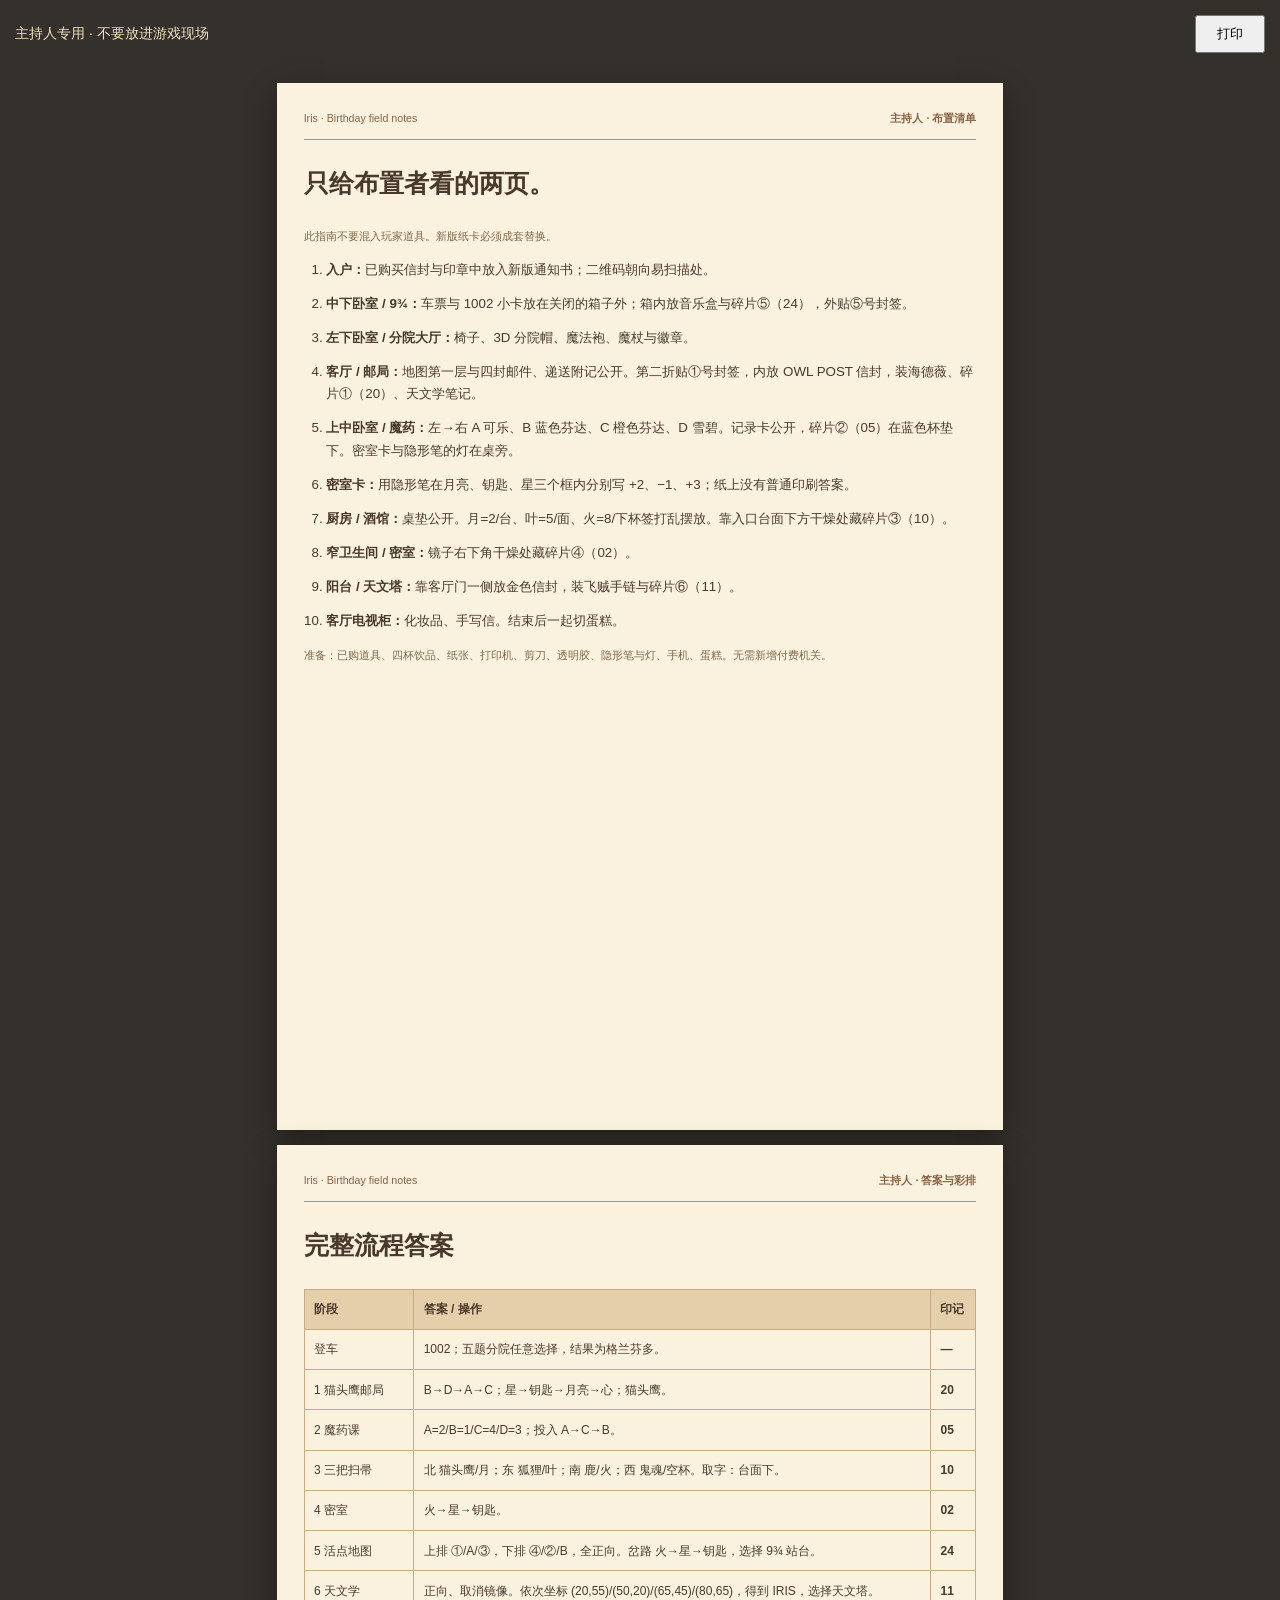
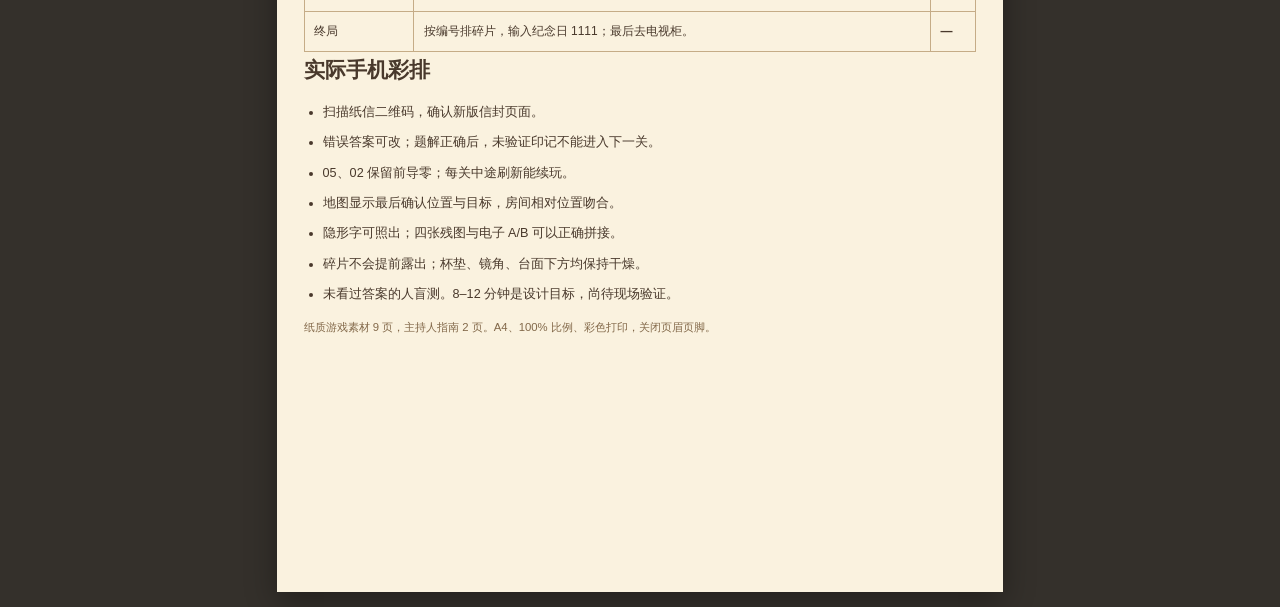
==== print/organizer.html @ 81ee8d5d "feat: rebuild Iris quest as a magical handbook" ====
<!doctype html><html lang="zh-CN"><head><meta charset="utf-8"><title>Iris · 主持人指南</title><style>@font-face{font-family:Pinyon;src:url('../docs/assets/fonts/pinyon.ttf')}@font-face{font-family:Cormorant;src:url('../docs/assets/fonts/cormorant.ttf');font-weight:300 700}@page{size:A4;margin:9mm}*{box-sizing:border-box}body{margin:0;background:#34302b;color:#49392c;font:10.5pt/1.7 'Microsoft YaHei',sans-serif}.toolbar{padding:15px;color:#efdfbd;display:flex;justify-content:space-between;align-items:center}.toolbar a{color:inherit}.toolbar button{padding:8px 20px}.sheet{width:192mm;height:277mm;margin:15px auto;padding:7mm;background:#faf2df;break-after:page;position:relative;overflow:hidden;box-shadow:0 10px 30px #0005}.sheet:last-child{break-after:auto}.sheet>header{display:flex;justify-content:space-between;border-bottom:1px solid #af916b;font-size:8pt;padding-bottom:3mm;margin-bottom:6mm;color:#896344}h1{font-size:19pt;font-family:Cormorant,'SimSun',serif;font-weight:600}h2{font-family:Cormorant,'SimSun',serif;font-weight:600;font-size:16pt;margin:0 0 3mm}p{margin:2mm 0}.note{font-size:8.5pt;color:#826849;line-height:1.65}.cut{border:1px dashed #a78960;padding:5mm;background:#f2e3c5}.script{font-family:Pinyon,cursive}.admission{padding:7mm 10mm 5mm;border:2px solid #896742;outline:1px solid #c6aa79;outline-offset:-3mm;background:radial-gradient(#fff7e4,#e6d1a9)}.school{font:600 25pt/1 Cormorant,serif;text-align:center;border-bottom:1px solid #b6996e;padding-bottom:5mm}.school small{font-size:13pt}.salutation{font-size:28pt;color:#793b47;margin:5mm 0}.letter-copy{font-size:23pt;line-height:1.22}.letter-copy p{margin-bottom:4mm}.sign{font-size:22pt;text-align:right;color:#793b47;line-height:1.3}.translation{font-size:8pt;border-top:1px solid #b69b74;padding-top:3mm;margin-top:5mm}.qr{display:flex;align-items:center;gap:5mm;margin-top:4mm;justify-content:center;font-size:9pt}.qr img{width:32mm;height:32mm;padding:1mm;background:white}.qr small{font-size:7pt}.label-grid{display:grid;grid-template-columns:1fr 1fr;gap:5mm;margin-top:5mm}.label-card{text-align:center;min-height:40mm;display:flex;flex-direction:column;justify-content:center}.label-card p{font:italic 13pt Cormorant,serif}.boarding-card{grid-column:span 2;text-align:center;height:48mm}.boarding{display:block;font:600 35pt Cormorant,serif;letter-spacing:.25em;color:#783747}.boarding-card small{font:14pt Cormorant,serif}.fragment-pairs{display:flex;flex-direction:column;gap:12mm;margin-top:6mm}.fragment-pair{display:grid;grid-template-columns:1fr 1fr;height:105mm;border:1px dashed #ad8b5d;background:#eddbb8}.fragment-front{border-right:1px dotted #936c42;display:flex;flex-direction:column;align-items:center;justify-content:center;gap:10mm;padding:7mm;text-align:center}.fragment-front strong{font-size:16pt;font-family:SimSun,serif}.fragment-front span{font-size:35pt;color:#a78658}.fragment-front small{color:#8a6844}.fragment-back{padding:4mm;display:flex;align-items:center;flex-direction:column}.fragment-mark{display:flex;align-items:center;justify-content:space-between;width:100%;padding-bottom:2mm}.fragment-mark strong{font:600 26pt Cormorant,serif;letter-spacing:.12em;color:#793b47}.fragment-mark small{font-size:8pt}.tile-art{display:block;width:64mm;height:69.3mm}.tile-art .map-room rect{fill:#e9d7b5;stroke:#a78c60;stroke-width:2}.tile-art .map-room text{fill:#795d3d;font:18px Cormorant,serif}.map-paper{fill:#e6d2ad}.map-decoration{stroke:#ab8c5c;fill:none}.map-north,.map-entrance{fill:#896644;font:17px Cormorant,serif}.last-fragment-art{font:50pt Cormorant,serif;color:#a1814f;text-align:center;padding-top:12mm}.last-fragment-art p{font:italic 16pt Cormorant,serif}.mail-cards{display:grid;grid-template-columns:1fr 1fr;gap:5mm}.mail-card{height:80mm;padding:5mm}.mail-heading{display:flex;align-items:center;gap:6mm}.mail-heading strong{font:35pt Cormorant,serif;color:#793b47}.mail-heading span{font:italic 14pt Cormorant,serif}.mail-code{display:flex;justify-content:space-between;text-align:center;margin:5mm 0}.mail-code b{display:block;font-size:23pt;line-height:1.2}.mail-code small{display:block;font-size:8pt}.mail-code em{display:block;font:16pt SimSun,serif;padding-top:3mm}.mail-card>p{font:italic 12pt Cormorant,serif;text-align:center}.dispatch-note{margin-top:7mm}.potion-record{padding:7mm}.equations{text-align:center;font:23pt/1.4 Cormorant,serif;margin:4mm 0}.coasters{display:grid;grid-template-columns:1fr 1fr;gap:6mm;justify-items:center;margin:8mm 0}.coaster{width:64mm;height:64mm;border-radius:50%;display:flex;flex-direction:column;align-items:center;justify-content:space-around;padding:4mm;text-align:center}.coaster strong{font-size:30pt;line-height:1}.coaster span{font-size:10pt}.coaster small{font-size:9pt}.placemat{padding:6mm;text-align:center}.placemat h2{font-size:28pt}.table-compass{margin:3mm auto;width:90mm;font-size:11pt}.table-compass>div{display:flex;align-items:center;justify-content:space-around}.table-compass b{display:flex;flex-direction:column;justify-content:center;width:45mm;height:45mm;border-radius:50%;background:#e0c69a;font-size:35pt;line-height:1.2}.table-compass small{font:9pt 'Microsoft YaHei',sans-serif}.placemat p{text-align:left;margin:2mm 0}.price-tags{display:flex;gap:5mm;margin-top:5mm}.price-tag{width:56mm;border:1px dashed #a88960;height:56mm;background:#f0e0bf;display:grid;grid-template-rows:1fr 1fr;text-align:center}.price-tag>div{display:flex;flex-direction:column;justify-content:center}.price-tag strong{font-size:13pt}.price-tag span{font:14pt Cormorant,serif}.tag-back{border-top:1px dotted #a88960;transform:rotate(180deg);font-size:19pt}.uv-card{padding:6mm;margin-bottom:8mm}.uv-card h2{font-size:19pt}.uv-card p{font-size:9pt}.uv-boxes{display:flex;gap:4mm;margin:5mm 0}.uv-boxes>div{width:33.3%;border:1px solid #b69b75;height:34mm;text-align:center;padding:3mm}.uv-boxes strong{font-size:12pt}.uv-boxes span{display:block;height:18mm}.astronomy-note{padding:6mm}.astronomy-note h2{font-size:20pt}.astronomy-columns{display:grid;grid-template-columns:1.05fr 1fr;gap:5mm;align-items:center}.paper-sky{width:100%}.astronomy-columns ol{padding-left:5mm;margin:0;font-size:9pt;line-height:1.8}.astronomy-columns li{margin-bottom:3mm}.setup{padding-left:6mm;font-size:10pt;line-height:1.7}.setup li{margin-bottom:3mm}.answer-table{width:100%;border-collapse:collapse;font-size:9pt}.answer-table th,.answer-table td{border:1px solid #c5ac87;padding:2.5mm;text-align:left;vertical-align:top}.answer-table th{background:#e4cfaa}.answer-table td:first-child{width:29mm}.answer-table td:last-child{width:12mm;font-weight:700}.checks{padding-left:5mm;font-size:9.5pt;line-height:1.8}.checks li{margin-bottom:2mm}@media print{body{background:white}.toolbar{display:none}.sheet{margin:0;box-shadow:none}}.coaster{width:70mm;height:70mm}.coaster span{transform:translateY(-2mm)}.equations-grid{display:grid;grid-template-columns:1fr 1fr;text-align:center;font:23pt/1.4 Cormorant,serif;margin:4mm 0}</style></head><body><div class="toolbar"><span>主持人专用 · 不要放进游戏现场</span><button onclick="window.print()">打印</button></div><section class="sheet"><header><span>Iris · Birthday field notes</span><b>主持人 · 布置清单</b></header><h1>只给布置者看的两页。</h1><p class="note">此指南不要混入玩家道具。新版纸卡必须成套替换。</p><ol class="setup"><li><b>入户：</b>已购买信封与印章中放入新版通知书；二维码朝向易扫描处。</li><li><b>中下卧室 / 9¾：</b>车票与 1002 小卡放在关闭的箱子外；箱内放音乐盒与碎片⑤（24），外贴⑤号封签。</li><li><b>左下卧室 / 分院大厅：</b>椅子、3D 分院帽、魔法袍、魔杖与徽章。</li><li><b>客厅 / 邮局：</b>地图第一层与四封邮件、递送附记公开。第二折贴①号封签，内放 OWL POST 信封，装海德薇、碎片①（20）、天文学笔记。</li><li><b>上中卧室 / 魔药：</b>左→右 A 可乐、B 蓝色芬达、C 橙色芬达、D 雪碧。记录卡公开，碎片②（05）在蓝色杯垫下。密室卡与隐形笔的灯在桌旁。</li><li><b>密室卡：</b>用隐形笔在月亮、钥匙、星三个框内分别写 +2、−1、+3；纸上没有普通印刷答案。</li><li><b>厨房 / 酒馆：</b>桌垫公开。月=2/台、叶=5/面、火=8/下杯签打乱摆放。靠入口台面下方干燥处藏碎片③（10）。</li><li><b>窄卫生间 / 密室：</b>镜子右下角干燥处藏碎片④（02）。</li><li><b>阳台 / 天文塔：</b>靠客厅门一侧放金色信封，装飞贼手链与碎片⑥（11）。</li><li><b>客厅电视柜：</b>化妆品、手写信。结束后一起切蛋糕。</li></ol><p class="note">准备：已购道具、四杯饮品、纸张、打印机、剪刀、透明胶、隐形笔与灯、手机、蛋糕。无需新增付费机关。</p></section><section class="sheet"><header><span>Iris · Birthday field notes</span><b>主持人 · 答案与彩排</b></header><h1>完整流程答案</h1><table class="answer-table"><thead><tr><th>阶段</th><th>答案 / 操作</th><th>印记</th></tr></thead><tbody><tr><td>登车</td><td>1002；五题分院任意选择，结果为格兰芬多。</td><td>—</td></tr><tr><td>1 猫头鹰邮局</td><td>B→D→A→C；星→钥匙→月亮→心；猫头鹰。</td><td>20</td></tr><tr><td>2 魔药课</td><td>A=2/B=1/C=4/D=3；投入 A→C→B。</td><td>05</td></tr><tr><td>3 三把扫帚</td><td>北 猫头鹰/月；东 狐狸/叶；南 鹿/火；西 鬼魂/空杯。取字：台面下。</td><td>10</td></tr><tr><td>4 密室</td><td>火→星→钥匙。</td><td>02</td></tr><tr><td>5 活点地图</td><td>上排 ①/A/③，下排 ④/②/B，全正向。岔路 火→星→钥匙，选择 9¾ 站台。</td><td>24</td></tr><tr><td>6 天文学</td><td>正向、取消镜像。依次坐标 (20,55)/(50,20)/(65,45)/(80,65)，得到 IRIS，选择天文塔。</td><td>11</td></tr><tr><td>终局</td><td>按编号排碎片，输入纪念日 1111；最后去电视柜。</td><td>—</td></tr></tbody></table><h2>实际手机彩排</h2><ul class="checks"><li>扫描纸信二维码，确认新版信封页面。</li><li>错误答案可改；题解正确后，未验证印记不能进入下一关。</li><li>05、02 保留前导零；每关中途刷新能续玩。</li><li>地图显示最后确认位置与目标，房间相对位置吻合。</li><li>隐形字可照出；四张残图与电子 A/B 可以正确拼接。</li><li>碎片不会提前露出；杯垫、镜角、台面下方均保持干燥。</li><li>未看过答案的人盲测。8–12 分钟是设计目标，尚待现场验证。</li></ul><p class="note">纸质游戏素材 9 页，主持人指南 2 页。A4、100% 比例、彩色打印，关闭页眉页脚。</p></section></body></html>
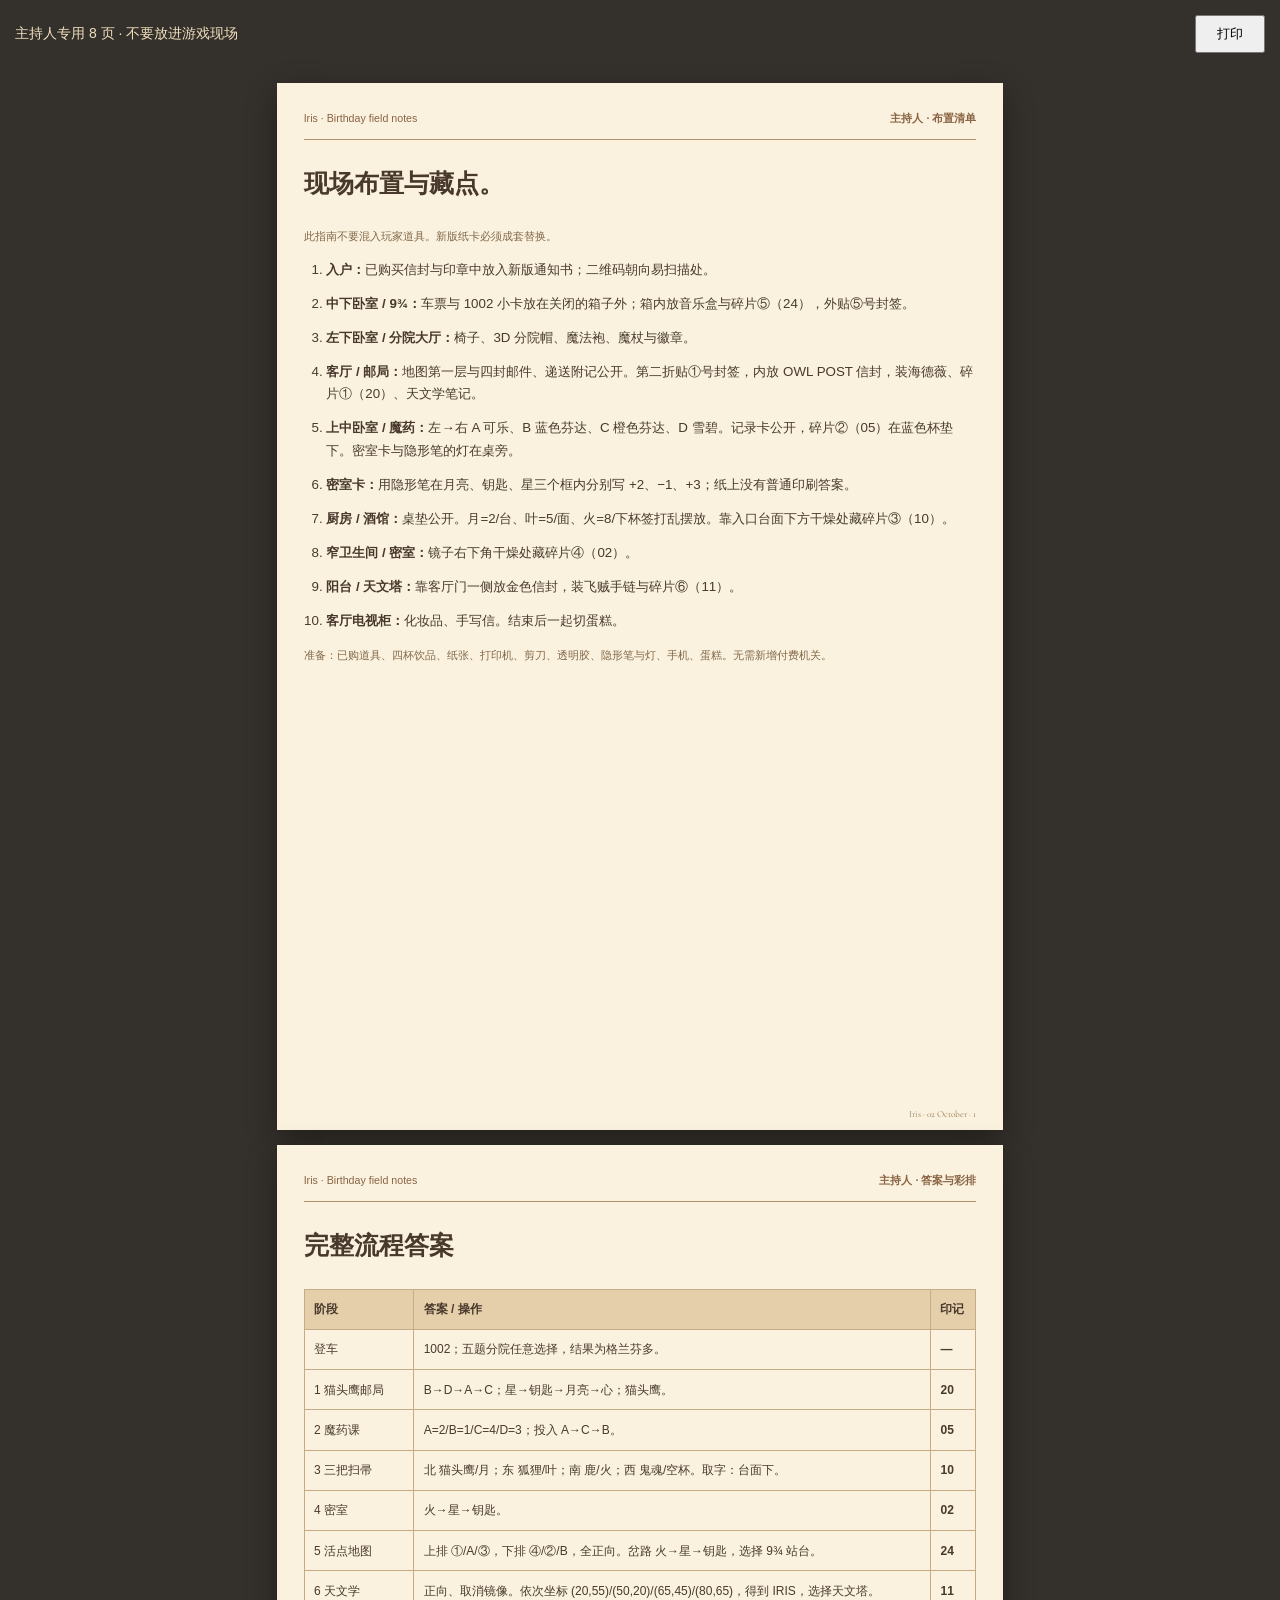
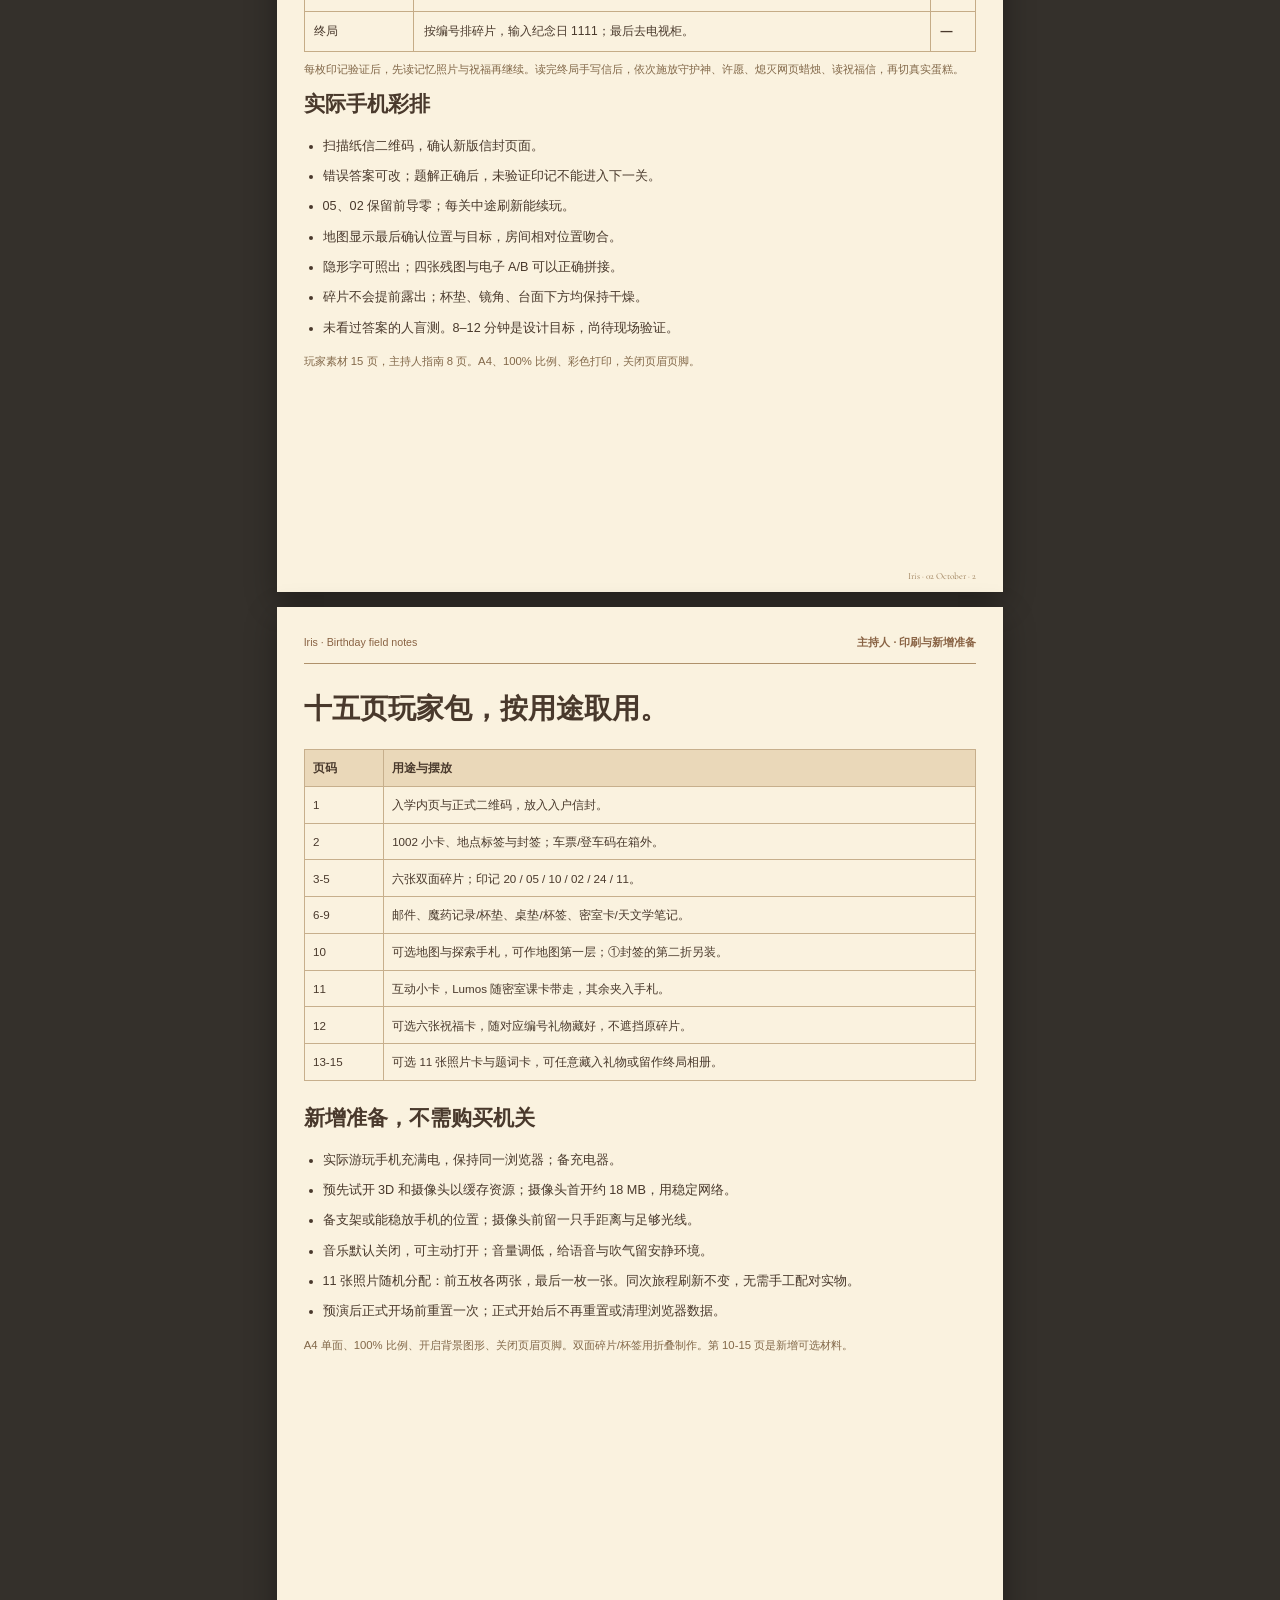
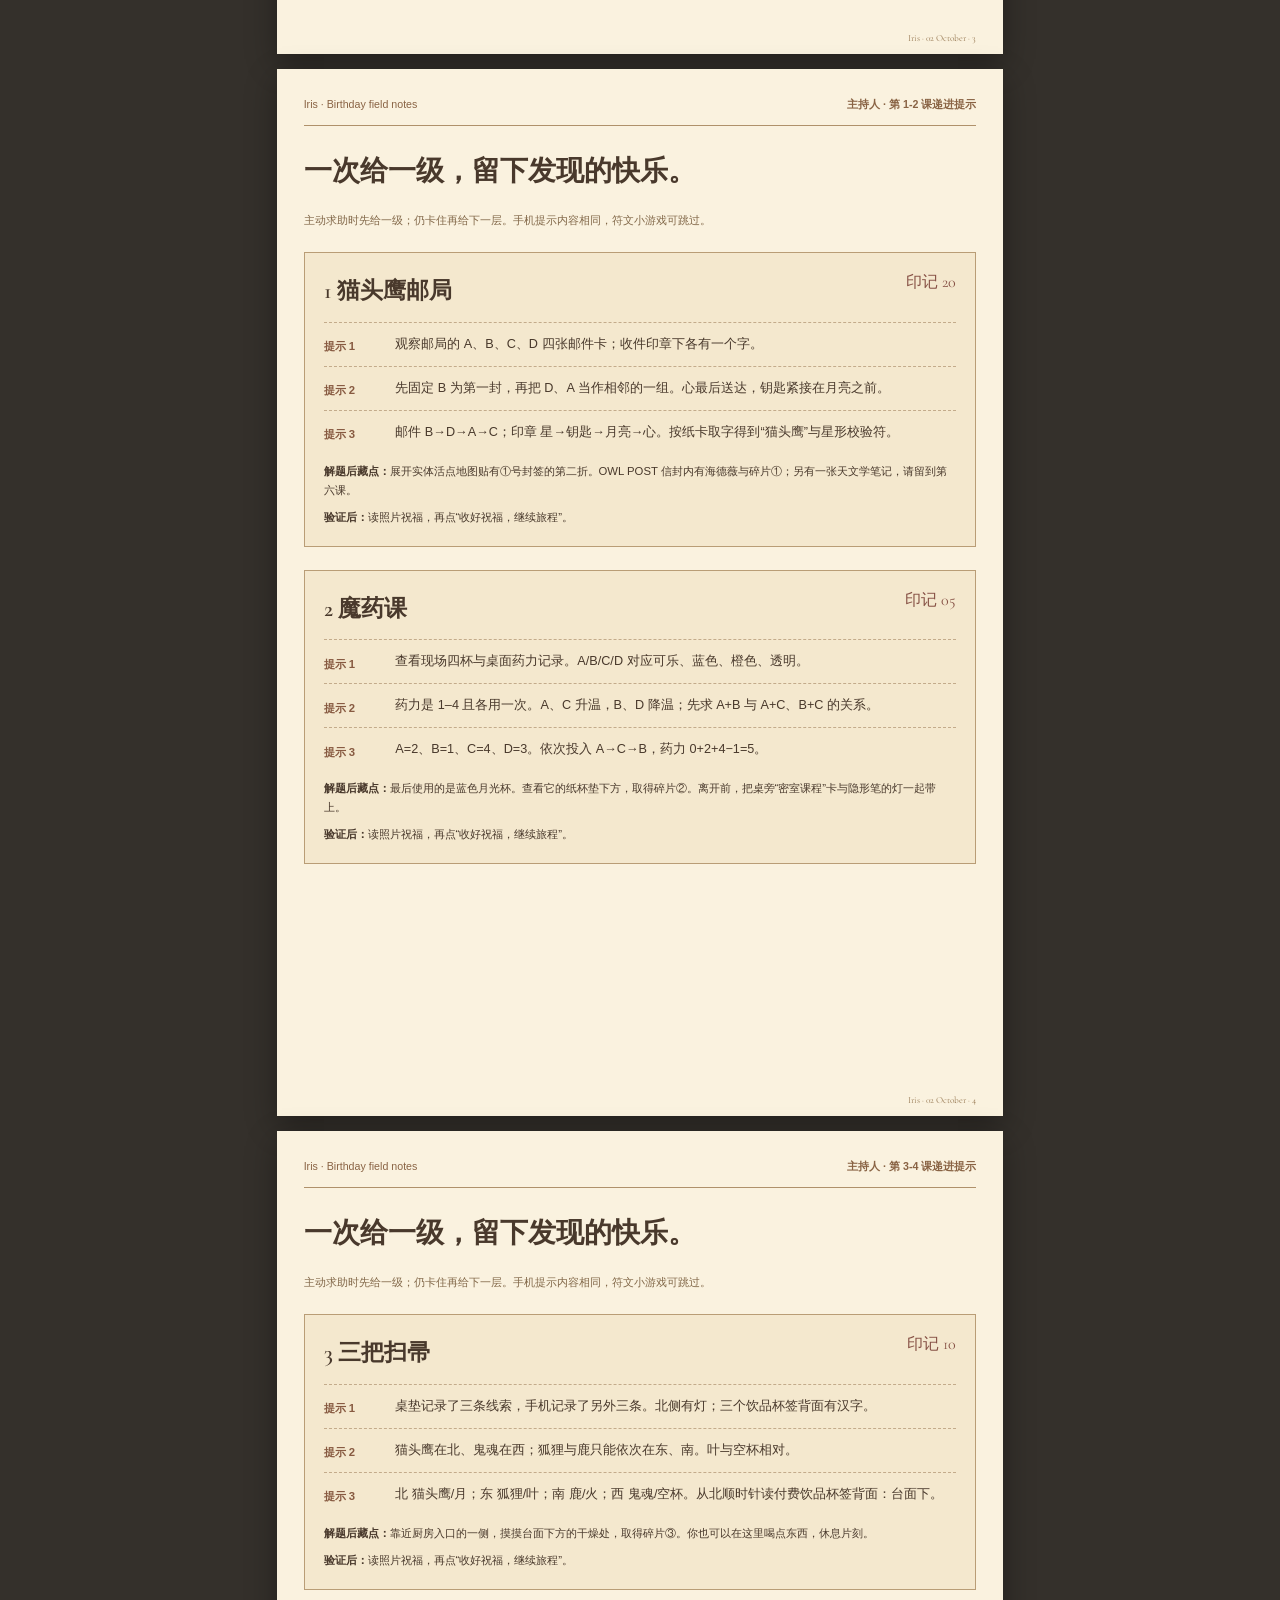
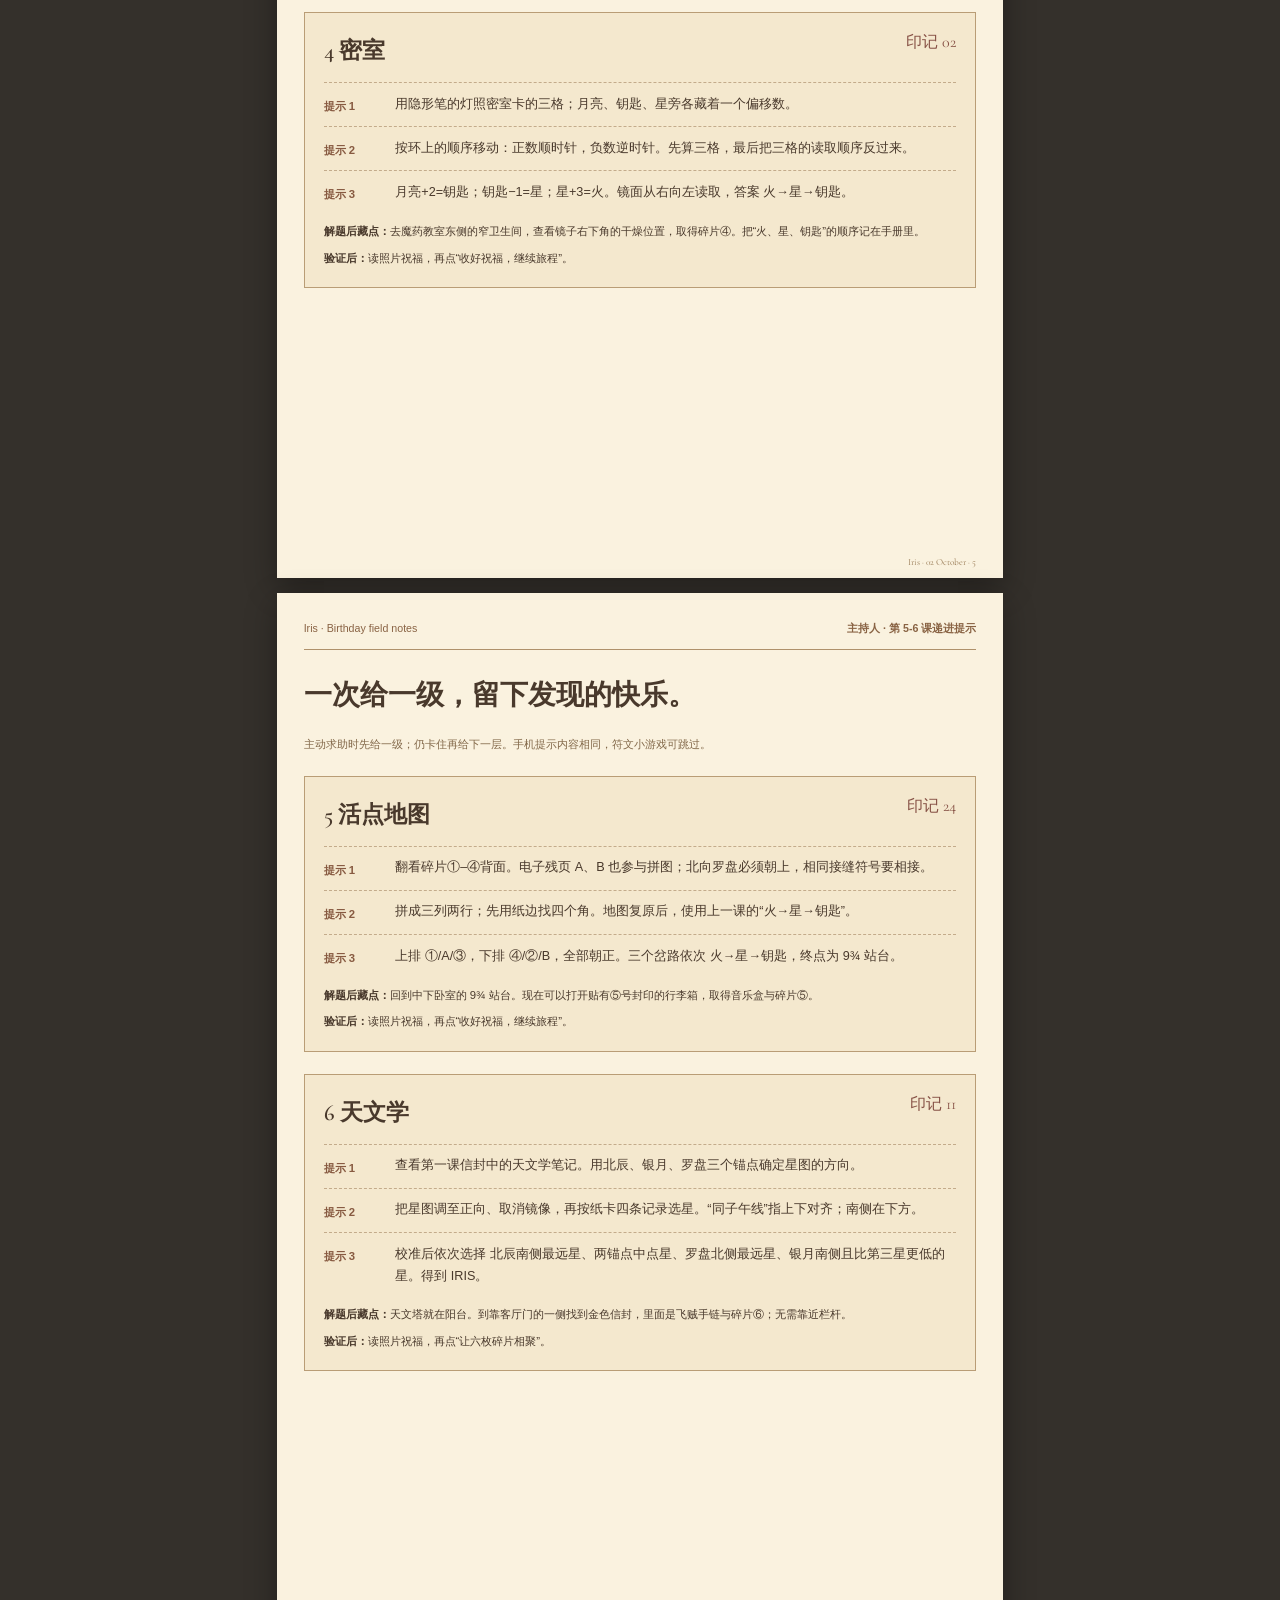
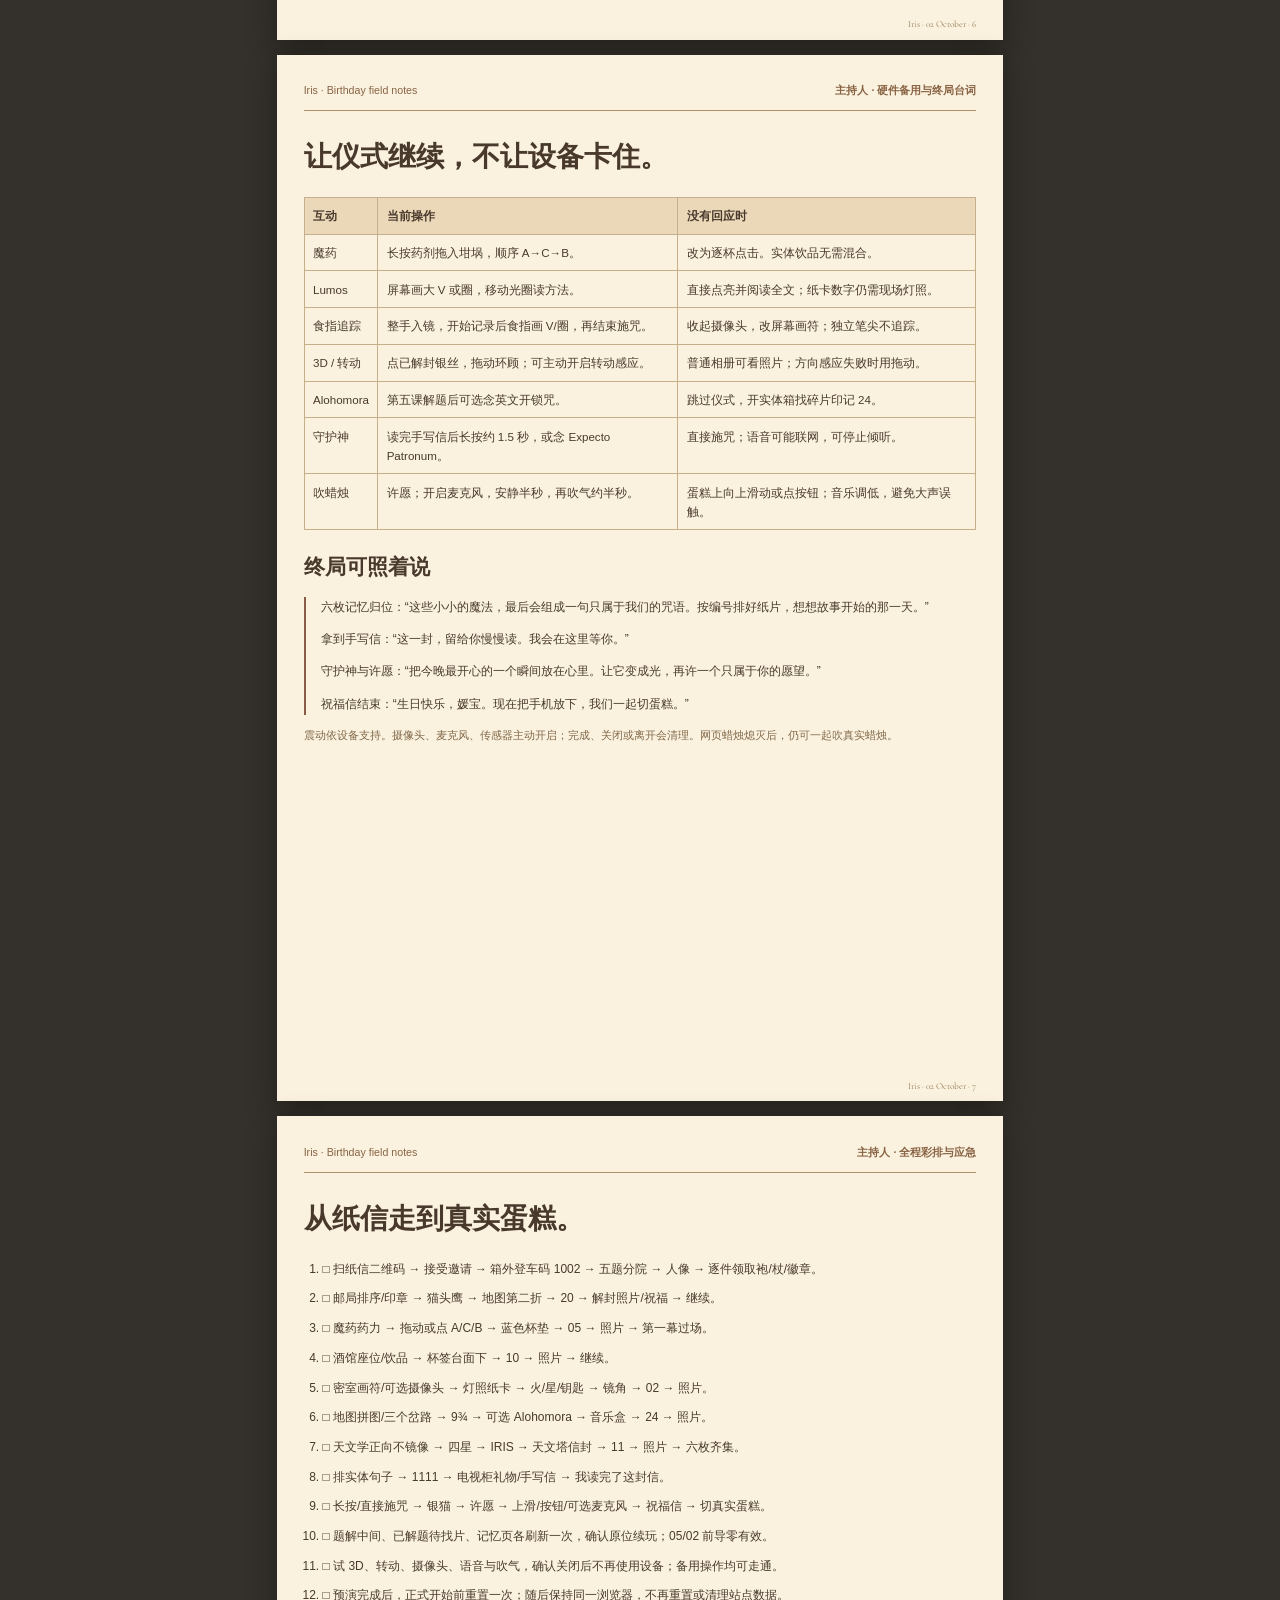
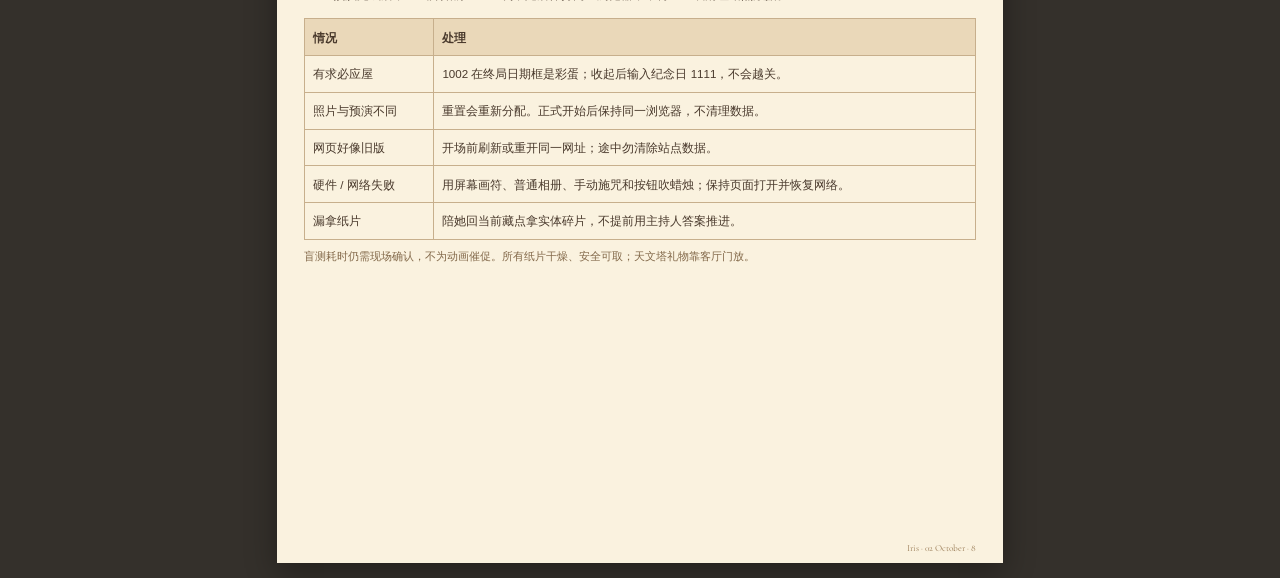
==== commit 43999b35: "docs: expand print materials and organizer hints" ====
--- a/print/organizer.html
+++ b/print/organizer.html
@@ -1 +1 @@
-<!doctype html><html lang="zh-CN"><head><meta charset="utf-8"><title>Iris · 主持人指南</title><style>@font-face{font-family:Pinyon;src:url('../docs/assets/fonts/pinyon.ttf')}@font-face{font-family:Cormorant;src:url('../docs/assets/fonts/cormorant.ttf');font-weight:300 700}@page{size:A4;margin:9mm}*{box-sizing:border-box}body{margin:0;background:#34302b;color:#49392c;font:10.5pt/1.7 'Microsoft YaHei',sans-serif}.toolbar{padding:15px;color:#efdfbd;display:flex;justify-content:space-between;align-items:center}.toolbar a{color:inherit}.toolbar button{padding:8px 20px}.sheet{width:192mm;height:277mm;margin:15px auto;padding:7mm;background:#faf2df;break-after:page;position:relative;overflow:hidden;box-shadow:0 10px 30px #0005}.sheet:last-child{break-after:auto}.sheet>header{display:flex;justify-content:space-between;border-bottom:1px solid #af916b;font-size:8pt;padding-bottom:3mm;margin-bottom:6mm;color:#896344}h1{font-size:19pt;font-family:Cormorant,'SimSun',serif;font-weight:600}h2{font-family:Cormorant,'SimSun',serif;font-weight:600;font-size:16pt;margin:0 0 3mm}p{margin:2mm 0}.note{font-size:8.5pt;color:#826849;line-height:1.65}.cut{border:1px dashed #a78960;padding:5mm;background:#f2e3c5}.script{font-family:Pinyon,cursive}.admission{padding:7mm 10mm 5mm;border:2px solid #896742;outline:1px solid #c6aa79;outline-offset:-3mm;background:radial-gradient(#fff7e4,#e6d1a9)}.school{font:600 25pt/1 Cormorant,serif;text-align:center;border-bottom:1px solid #b6996e;padding-bottom:5mm}.school small{font-size:13pt}.salutation{font-size:28pt;color:#793b47;margin:5mm 0}.letter-copy{font-size:23pt;line-height:1.22}.letter-copy p{margin-bottom:4mm}.sign{font-size:22pt;text-align:right;color:#793b47;line-height:1.3}.translation{font-size:8pt;border-top:1px solid #b69b74;padding-top:3mm;margin-top:5mm}.qr{display:flex;align-items:center;gap:5mm;margin-top:4mm;justify-content:center;font-size:9pt}.qr img{width:32mm;height:32mm;padding:1mm;background:white}.qr small{font-size:7pt}.label-grid{display:grid;grid-template-columns:1fr 1fr;gap:5mm;margin-top:5mm}.label-card{text-align:center;min-height:40mm;display:flex;flex-direction:column;justify-content:center}.label-card p{font:italic 13pt Cormorant,serif}.boarding-card{grid-column:span 2;text-align:center;height:48mm}.boarding{display:block;font:600 35pt Cormorant,serif;letter-spacing:.25em;color:#783747}.boarding-card small{font:14pt Cormorant,serif}.fragment-pairs{display:flex;flex-direction:column;gap:12mm;margin-top:6mm}.fragment-pair{display:grid;grid-template-columns:1fr 1fr;height:105mm;border:1px dashed #ad8b5d;background:#eddbb8}.fragment-front{border-right:1px dotted #936c42;display:flex;flex-direction:column;align-items:center;justify-content:center;gap:10mm;padding:7mm;text-align:center}.fragment-front strong{font-size:16pt;font-family:SimSun,serif}.fragment-front span{font-size:35pt;color:#a78658}.fragment-front small{color:#8a6844}.fragment-back{padding:4mm;display:flex;align-items:center;flex-direction:column}.fragment-mark{display:flex;align-items:center;justify-content:space-between;width:100%;padding-bottom:2mm}.fragment-mark strong{font:600 26pt Cormorant,serif;letter-spacing:.12em;color:#793b47}.fragment-mark small{font-size:8pt}.tile-art{display:block;width:64mm;height:69.3mm}.tile-art .map-room rect{fill:#e9d7b5;stroke:#a78c60;stroke-width:2}.tile-art .map-room text{fill:#795d3d;font:18px Cormorant,serif}.map-paper{fill:#e6d2ad}.map-decoration{stroke:#ab8c5c;fill:none}.map-north,.map-entrance{fill:#896644;font:17px Cormorant,serif}.last-fragment-art{font:50pt Cormorant,serif;color:#a1814f;text-align:center;padding-top:12mm}.last-fragment-art p{font:italic 16pt Cormorant,serif}.mail-cards{display:grid;grid-template-columns:1fr 1fr;gap:5mm}.mail-card{height:80mm;padding:5mm}.mail-heading{display:flex;align-items:center;gap:6mm}.mail-heading strong{font:35pt Cormorant,serif;color:#793b47}.mail-heading span{font:italic 14pt Cormorant,serif}.mail-code{display:flex;justify-content:space-between;text-align:center;margin:5mm 0}.mail-code b{display:block;font-size:23pt;line-height:1.2}.mail-code small{display:block;font-size:8pt}.mail-code em{display:block;font:16pt SimSun,serif;padding-top:3mm}.mail-card>p{font:italic 12pt Cormorant,serif;text-align:center}.dispatch-note{margin-top:7mm}.potion-record{padding:7mm}.equations{text-align:center;font:23pt/1.4 Cormorant,serif;margin:4mm 0}.coasters{display:grid;grid-template-columns:1fr 1fr;gap:6mm;justify-items:center;margin:8mm 0}.coaster{width:64mm;height:64mm;border-radius:50%;display:flex;flex-direction:column;align-items:center;justify-content:space-around;padding:4mm;text-align:center}.coaster strong{font-size:30pt;line-height:1}.coaster span{font-size:10pt}.coaster small{font-size:9pt}.placemat{padding:6mm;text-align:center}.placemat h2{font-size:28pt}.table-compass{margin:3mm auto;width:90mm;font-size:11pt}.table-compass>div{display:flex;align-items:center;justify-content:space-around}.table-compass b{display:flex;flex-direction:column;justify-content:center;width:45mm;height:45mm;border-radius:50%;background:#e0c69a;font-size:35pt;line-height:1.2}.table-compass small{font:9pt 'Microsoft YaHei',sans-serif}.placemat p{text-align:left;margin:2mm 0}.price-tags{display:flex;gap:5mm;margin-top:5mm}.price-tag{width:56mm;border:1px dashed #a88960;height:56mm;background:#f0e0bf;display:grid;grid-template-rows:1fr 1fr;text-align:center}.price-tag>div{display:flex;flex-direction:column;justify-content:center}.price-tag strong{font-size:13pt}.price-tag span{font:14pt Cormorant,serif}.tag-back{border-top:1px dotted #a88960;transform:rotate(180deg);font-size:19pt}.uv-card{padding:6mm;margin-bottom:8mm}.uv-card h2{font-size:19pt}.uv-card p{font-size:9pt}.uv-boxes{display:flex;gap:4mm;margin:5mm 0}.uv-boxes>div{width:33.3%;border:1px solid #b69b75;height:34mm;text-align:center;padding:3mm}.uv-boxes strong{font-size:12pt}.uv-boxes span{display:block;height:18mm}.astronomy-note{padding:6mm}.astronomy-note h2{font-size:20pt}.astronomy-columns{display:grid;grid-template-columns:1.05fr 1fr;gap:5mm;align-items:center}.paper-sky{width:100%}.astronomy-columns ol{padding-left:5mm;margin:0;font-size:9pt;line-height:1.8}.astronomy-columns li{margin-bottom:3mm}.setup{padding-left:6mm;font-size:10pt;line-height:1.7}.setup li{margin-bottom:3mm}.answer-table{width:100%;border-collapse:collapse;font-size:9pt}.answer-table th,.answer-table td{border:1px solid #c5ac87;padding:2.5mm;text-align:left;vertical-align:top}.answer-table th{background:#e4cfaa}.answer-table td:first-child{width:29mm}.answer-table td:last-child{width:12mm;font-weight:700}.checks{padding-left:5mm;font-size:9.5pt;line-height:1.8}.checks li{margin-bottom:2mm}@media print{body{background:white}.toolbar{display:none}.sheet{margin:0;box-shadow:none}}.coaster{width:70mm;height:70mm}.coaster span{transform:translateY(-2mm)}.equations-grid{display:grid;grid-template-columns:1fr 1fr;text-align:center;font:23pt/1.4 Cormorant,serif;margin:4mm 0}</style></head><body><div class="toolbar"><span>主持人专用 · 不要放进游戏现场</span><button onclick="window.print()">打印</button></div><section class="sheet"><header><span>Iris · Birthday field notes</span><b>主持人 · 布置清单</b></header><h1>只给布置者看的两页。</h1><p class="note">此指南不要混入玩家道具。新版纸卡必须成套替换。</p><ol class="setup"><li><b>入户：</b>已购买信封与印章中放入新版通知书；二维码朝向易扫描处。</li><li><b>中下卧室 / 9¾：</b>车票与 1002 小卡放在关闭的箱子外；箱内放音乐盒与碎片⑤（24），外贴⑤号封签。</li><li><b>左下卧室 / 分院大厅：</b>椅子、3D 分院帽、魔法袍、魔杖与徽章。</li><li><b>客厅 / 邮局：</b>地图第一层与四封邮件、递送附记公开。第二折贴①号封签，内放 OWL POST 信封，装海德薇、碎片①（20）、天文学笔记。</li><li><b>上中卧室 / 魔药：</b>左→右 A 可乐、B 蓝色芬达、C 橙色芬达、D 雪碧。记录卡公开，碎片②（05）在蓝色杯垫下。密室卡与隐形笔的灯在桌旁。</li><li><b>密室卡：</b>用隐形笔在月亮、钥匙、星三个框内分别写 +2、−1、+3；纸上没有普通印刷答案。</li><li><b>厨房 / 酒馆：</b>桌垫公开。月=2/台、叶=5/面、火=8/下杯签打乱摆放。靠入口台面下方干燥处藏碎片③（10）。</li><li><b>窄卫生间 / 密室：</b>镜子右下角干燥处藏碎片④（02）。</li><li><b>阳台 / 天文塔：</b>靠客厅门一侧放金色信封，装飞贼手链与碎片⑥（11）。</li><li><b>客厅电视柜：</b>化妆品、手写信。结束后一起切蛋糕。</li></ol><p class="note">准备：已购道具、四杯饮品、纸张、打印机、剪刀、透明胶、隐形笔与灯、手机、蛋糕。无需新增付费机关。</p></section><section class="sheet"><header><span>Iris · Birthday field notes</span><b>主持人 · 答案与彩排</b></header><h1>完整流程答案</h1><table class="answer-table"><thead><tr><th>阶段</th><th>答案 / 操作</th><th>印记</th></tr></thead><tbody><tr><td>登车</td><td>1002；五题分院任意选择，结果为格兰芬多。</td><td>—</td></tr><tr><td>1 猫头鹰邮局</td><td>B→D→A→C；星→钥匙→月亮→心；猫头鹰。</td><td>20</td></tr><tr><td>2 魔药课</td><td>A=2/B=1/C=4/D=3；投入 A→C→B。</td><td>05</td></tr><tr><td>3 三把扫帚</td><td>北 猫头鹰/月；东 狐狸/叶；南 鹿/火；西 鬼魂/空杯。取字：台面下。</td><td>10</td></tr><tr><td>4 密室</td><td>火→星→钥匙。</td><td>02</td></tr><tr><td>5 活点地图</td><td>上排 ①/A/③，下排 ④/②/B，全正向。岔路 火→星→钥匙，选择 9¾ 站台。</td><td>24</td></tr><tr><td>6 天文学</td><td>正向、取消镜像。依次坐标 (20,55)/(50,20)/(65,45)/(80,65)，得到 IRIS，选择天文塔。</td><td>11</td></tr><tr><td>终局</td><td>按编号排碎片，输入纪念日 1111；最后去电视柜。</td><td>—</td></tr></tbody></table><h2>实际手机彩排</h2><ul class="checks"><li>扫描纸信二维码，确认新版信封页面。</li><li>错误答案可改；题解正确后，未验证印记不能进入下一关。</li><li>05、02 保留前导零；每关中途刷新能续玩。</li><li>地图显示最后确认位置与目标，房间相对位置吻合。</li><li>隐形字可照出；四张残图与电子 A/B 可以正确拼接。</li><li>碎片不会提前露出；杯垫、镜角、台面下方均保持干燥。</li><li>未看过答案的人盲测。8–12 分钟是设计目标，尚待现场验证。</li></ul><p class="note">纸质游戏素材 9 页，主持人指南 2 页。A4、100% 比例、彩色打印，关闭页眉页脚。</p></section></body></html>+<!doctype html><html lang="zh-CN"><head><meta charset="utf-8"><title>Iris · 主持人指南</title><style>@font-face{font-family:Pinyon;src:url('../docs/assets/fonts/pinyon.ttf')}@font-face{font-family:Cormorant;src:url('../docs/assets/fonts/cormorant.ttf');font-weight:300 700}@page{size:A4;margin:9mm}*{box-sizing:border-box}body{margin:0;background:#34302b;color:#49392c;font:10.5pt/1.7 'Microsoft YaHei',sans-serif}.toolbar{padding:15px;color:#efdfbd;display:flex;justify-content:space-between;align-items:center}.toolbar a{color:inherit}.toolbar button{padding:8px 20px}.sheet{width:192mm;height:277mm;margin:15px auto;padding:7mm;background:#faf2df;break-after:page;position:relative;overflow:hidden;box-shadow:0 10px 30px #0005}.sheet:last-child{break-after:auto}.sheet>header{display:flex;justify-content:space-between;border-bottom:1px solid #af916b;font-size:8pt;padding-bottom:3mm;margin-bottom:6mm;color:#896344}h1{font-size:19pt;font-family:Cormorant,'SimSun',serif;font-weight:600}h2{font-family:Cormorant,'SimSun',serif;font-weight:600;font-size:16pt;margin:0 0 3mm}p{margin:2mm 0}.note{font-size:8.5pt;color:#826849;line-height:1.65}.cut{border:1px dashed #a78960;padding:5mm;background:#f2e3c5}.script{font-family:Pinyon,cursive}.admission{padding:7mm 10mm 5mm;border:2px solid #896742;outline:1px solid #c6aa79;outline-offset:-3mm;background:radial-gradient(#fff7e4,#e6d1a9)}.school{font:600 25pt/1 Cormorant,serif;text-align:center;border-bottom:1px solid #b6996e;padding-bottom:5mm}.school small{font-size:13pt}.salutation{font-size:28pt;color:#793b47;margin:5mm 0}.letter-copy{font-size:23pt;line-height:1.22}.letter-copy p{margin-bottom:4mm}.sign{font-size:22pt;text-align:right;color:#793b47;line-height:1.3}.translation{font-size:8pt;border-top:1px solid #b69b74;padding-top:3mm;margin-top:5mm}.qr{display:flex;align-items:center;gap:5mm;margin-top:4mm;justify-content:center;font-size:9pt}.qr img{width:32mm;height:32mm;padding:1mm;background:white}.qr small{font-size:7pt}.label-grid{display:grid;grid-template-columns:1fr 1fr;gap:5mm;margin-top:5mm}.label-card{text-align:center;min-height:40mm;display:flex;flex-direction:column;justify-content:center}.label-card p{font:italic 13pt Cormorant,serif}.boarding-card{grid-column:span 2;text-align:center;height:48mm}.boarding{display:block;font:600 35pt Cormorant,serif;letter-spacing:.25em;color:#783747}.boarding-card small{font:14pt Cormorant,serif}.fragment-pairs{display:flex;flex-direction:column;gap:12mm;margin-top:6mm}.fragment-pair{display:grid;grid-template-columns:1fr 1fr;height:105mm;border:1px dashed #ad8b5d;background:#eddbb8}.fragment-front{border-right:1px dotted #936c42;display:flex;flex-direction:column;align-items:center;justify-content:center;gap:10mm;padding:7mm;text-align:center}.fragment-front strong{font-size:16pt;font-family:SimSun,serif}.fragment-front span{font-size:35pt;color:#a78658}.fragment-front small{color:#8a6844}.fragment-back{padding:4mm;display:flex;align-items:center;flex-direction:column}.fragment-mark{display:flex;align-items:center;justify-content:space-between;width:100%;padding-bottom:2mm}.fragment-mark strong{font:600 26pt Cormorant,serif;letter-spacing:.12em;color:#793b47}.fragment-mark small{font-size:8pt}.tile-art{display:block;width:64mm;height:69.3mm}.tile-art .map-room rect{fill:#e9d7b5;stroke:#a78c60;stroke-width:2}.tile-art .map-room text{fill:#795d3d;font:18px Cormorant,serif}.map-paper{fill:#e6d2ad}.map-decoration{stroke:#ab8c5c;fill:none}.map-north,.map-entrance{fill:#896644;font:17px Cormorant,serif}.last-fragment-art{font:50pt Cormorant,serif;color:#a1814f;text-align:center;padding-top:12mm}.last-fragment-art p{font:italic 16pt Cormorant,serif}.mail-cards{display:grid;grid-template-columns:1fr 1fr;gap:5mm}.mail-card{height:80mm;padding:5mm}.mail-heading{display:flex;align-items:center;gap:6mm}.mail-heading strong{font:35pt Cormorant,serif;color:#793b47}.mail-heading span{font:italic 14pt Cormorant,serif}.mail-code{display:flex;justify-content:space-between;text-align:center;margin:5mm 0}.mail-code b{display:block;font-size:23pt;line-height:1.2}.mail-code small{display:block;font-size:8pt}.mail-code em{display:block;font:16pt SimSun,serif;padding-top:3mm}.mail-card>p{font:italic 12pt Cormorant,serif;text-align:center}.dispatch-note{margin-top:7mm}.potion-record{padding:7mm}.equations{text-align:center;font:23pt/1.4 Cormorant,serif;margin:4mm 0}.coasters{display:grid;grid-template-columns:1fr 1fr;gap:6mm;justify-items:center;margin:8mm 0}.coaster{width:64mm;height:64mm;border-radius:50%;display:flex;flex-direction:column;align-items:center;justify-content:space-around;padding:4mm;text-align:center}.coaster strong{font-size:30pt;line-height:1}.coaster span{font-size:10pt}.coaster small{font-size:9pt}.placemat{padding:6mm;text-align:center}.placemat h2{font-size:28pt}.table-compass{margin:3mm auto;width:90mm;font-size:11pt}.table-compass>div{display:flex;align-items:center;justify-content:space-around}.table-compass b{display:flex;flex-direction:column;justify-content:center;width:45mm;height:45mm;border-radius:50%;background:#e0c69a;font-size:35pt;line-height:1.2}.table-compass small{font:9pt 'Microsoft YaHei',sans-serif}.placemat p{text-align:left;margin:2mm 0}.price-tags{display:flex;gap:5mm;margin-top:5mm}.price-tag{width:56mm;border:1px dashed #a88960;height:56mm;background:#f0e0bf;display:grid;grid-template-rows:1fr 1fr;text-align:center}.price-tag>div{display:flex;flex-direction:column;justify-content:center}.price-tag strong{font-size:13pt}.price-tag span{font:14pt Cormorant,serif}.tag-back{border-top:1px dotted #a88960;transform:rotate(180deg);font-size:19pt}.uv-card{padding:6mm;margin-bottom:8mm}.uv-card h2{font-size:19pt}.uv-card p{font-size:9pt}.uv-boxes{display:flex;gap:4mm;margin:5mm 0}.uv-boxes>div{width:33.3%;border:1px solid #b69b75;height:34mm;text-align:center;padding:3mm}.uv-boxes strong{font-size:12pt}.uv-boxes span{display:block;height:18mm}.astronomy-note{padding:6mm}.astronomy-note h2{font-size:20pt}.astronomy-columns{display:grid;grid-template-columns:1.05fr 1fr;gap:5mm;align-items:center}.paper-sky{width:100%}.astronomy-columns ol{padding-left:5mm;margin:0;font-size:9pt;line-height:1.8}.astronomy-columns li{margin-bottom:3mm}.setup{padding-left:6mm;font-size:10pt;line-height:1.7}.setup li{margin-bottom:3mm}.answer-table{width:100%;border-collapse:collapse;font-size:9pt}.answer-table th,.answer-table td{border:1px solid #c5ac87;padding:2.5mm;text-align:left;vertical-align:top}.answer-table th{background:#e4cfaa}.answer-table td:first-child{width:29mm}.answer-table td:last-child{width:12mm;font-weight:700}.checks{padding-left:5mm;font-size:9.5pt;line-height:1.8}.checks li{margin-bottom:2mm}@media print{body{background:white}.toolbar{display:none}.sheet{margin:0;box-shadow:none}}.coaster{width:70mm;height:70mm}.coaster span{transform:translateY(-2mm)}.equations-grid{display:grid;grid-template-columns:1fr 1fr;text-align:center;font:23pt/1.4 Cormorant,serif;margin:4mm 0}body{counter-reset:folio}.sheet{counter-increment:folio}.sheet:after{content:'Iris · 02 October · ' counter(folio);position:absolute;bottom:2.5mm;right:7mm;font:7pt Cormorant,serif;color:#987a54}.supplement{padding-bottom:10mm}.field-map{padding:4mm}.map-title{text-align:center;font-size:24pt;margin:0 0 2mm}.field-map .home-map{display:block;width:100%;height:116mm}.field-map .map-room rect{fill:#ead8b7;stroke:#aa8a62;stroke-width:2}.field-map .map-room text{fill:#765536;font:21px Cormorant,'SimSun',serif}.field-map>p:not(.map-title){font-size:8pt;text-align:center}.quest-passport{margin-top:6mm;padding:5mm}.passport-grid{display:grid;grid-template-columns:repeat(3,1fr);gap:4mm;margin:5mm 0}.passport-grid div{display:flex;gap:3mm;align-items:center;font-size:9pt}.passport-grid b{font:15pt Cormorant,serif}.quest-passport>p{font-size:9pt}.ritual-grid{display:grid;grid-template-columns:1fr 1fr;gap:5mm}.ritual-card{height:101mm;padding:5mm;display:flex;flex-direction:column}.ritual-card h2{font-size:14pt;line-height:1.35;min-height:11mm}.ritual-card p{font-size:9pt;line-height:1.8}.ritual-card small{margin-top:auto;font-size:8pt;color:#865e46}.ritual-glyph{text-align:center;font:25pt Cormorant,serif;color:#8b6447;line-height:1.2;margin:2mm 0}.gentle-note{text-align:center;border-top:1px solid #b59b76;padding-top:4mm;margin-top:5mm}.gentle-note h2{font:italic 18pt Cormorant,serif}.gentle-note p{font-size:8.5pt}.wish-grid{display:grid;grid-template-columns:1fr 1fr;gap:5mm;margin-top:5mm}.wish-card{height:73mm;padding:4mm;position:relative;background:linear-gradient(135deg,#f4e6c8,#e7d1ab)}.wish-card>span{font:18pt Cormorant,serif;color:#895047}.wish-card h2{font-size:13pt;margin:2mm 0}.wish-card p{font-size:8.7pt;line-height:1.8}.wish-card small{position:absolute;bottom:4mm;right:4mm;font:italic 10pt Cormorant,serif;color:#927453}.photo-print-grid{display:grid;grid-template-columns:1fr 1fr;gap:7mm;margin-top:5mm}.photo-print{height:111mm;margin:0;padding:4mm;background:#fff8e9;display:flex;flex-direction:column}.photo-print img{width:100%;height:85mm;object-fit:contain;background:#ede4d4}.photo-print figcaption{text-align:center;font-size:9pt;line-height:1.45;padding-top:3mm}.photo-print figcaption small{font:10pt Cormorant,serif;display:block;color:#8e694c}.photo-dedication{justify-content:center;align-items:center;text-align:center;border:3px double #a68a66}.photo-dedication .script{font-size:43pt;line-height:1.2;color:#824b4b}.photo-dedication>p:not(.script){font-size:13pt;line-height:2}.photo-dedication small{font:13pt Cormorant,serif;margin-top:6mm}.guide-table{width:100%;border-collapse:collapse;font-size:8.7pt;line-height:1.65}.guide-table td,.guide-table th{border:1px solid #c7af8c;padding:2.2mm;text-align:left;vertical-align:top}.guide-table th{background:#ead8b9}.guide-table td:first-child{white-space:nowrap}.supplement>h1{margin:4mm 0;font-size:21pt}.supplement>h2{margin-top:5mm}.host-hint{margin:6mm 0;padding:5mm;border:1px solid #b99d76;background:#f4e8ce}.host-hint h2{font-size:17pt;display:flex;justify-content:space-between}.host-hint h2 span{font:12pt Cormorant,serif;color:#875246}.host-hint>div{display:grid;grid-template-columns:16mm 1fr;gap:3mm;border-top:1px dashed #c3ab8b;padding:2.5mm 0;font-size:9.5pt;line-height:1.8}.host-hint>div>b{font-size:8.5pt;padding-top:1mm;color:#875a41}.host-hint p{margin:0}.hint-reveal{font-size:8.5pt!important;line-height:1.7;padding-top:2mm}.host-script{border-left:2px solid #8a5b48;padding-left:4mm;font-size:9pt;line-height:1.75}.host-script p{margin-bottom:3mm}.rehearsal-list{padding-left:5mm;font-size:9pt;line-height:1.75}.rehearsal-list li{margin-bottom:2.3mm}</style></head><body><div class="toolbar"><span>主持人专用 8 页 · 不要放进游戏现场</span><button onclick="window.print()">打印</button></div><section class="sheet"><header><span>Iris · Birthday field notes</span><b>主持人 · 布置清单</b></header><h1>现场布置与藏点。</h1><p class="note">此指南不要混入玩家道具。新版纸卡必须成套替换。</p><ol class="setup"><li><b>入户：</b>已购买信封与印章中放入新版通知书；二维码朝向易扫描处。</li><li><b>中下卧室 / 9¾：</b>车票与 1002 小卡放在关闭的箱子外；箱内放音乐盒与碎片⑤（24），外贴⑤号封签。</li><li><b>左下卧室 / 分院大厅：</b>椅子、3D 分院帽、魔法袍、魔杖与徽章。</li><li><b>客厅 / 邮局：</b>地图第一层与四封邮件、递送附记公开。第二折贴①号封签，内放 OWL POST 信封，装海德薇、碎片①（20）、天文学笔记。</li><li><b>上中卧室 / 魔药：</b>左→右 A 可乐、B 蓝色芬达、C 橙色芬达、D 雪碧。记录卡公开，碎片②（05）在蓝色杯垫下。密室卡与隐形笔的灯在桌旁。</li><li><b>密室卡：</b>用隐形笔在月亮、钥匙、星三个框内分别写 +2、−1、+3；纸上没有普通印刷答案。</li><li><b>厨房 / 酒馆：</b>桌垫公开。月=2/台、叶=5/面、火=8/下杯签打乱摆放。靠入口台面下方干燥处藏碎片③（10）。</li><li><b>窄卫生间 / 密室：</b>镜子右下角干燥处藏碎片④（02）。</li><li><b>阳台 / 天文塔：</b>靠客厅门一侧放金色信封，装飞贼手链与碎片⑥（11）。</li><li><b>客厅电视柜：</b>化妆品、手写信。结束后一起切蛋糕。</li></ol><p class="note">准备：已购道具、四杯饮品、纸张、打印机、剪刀、透明胶、隐形笔与灯、手机、蛋糕。无需新增付费机关。</p></section><section class="sheet"><header><span>Iris · Birthday field notes</span><b>主持人 · 答案与彩排</b></header><h1>完整流程答案</h1><table class="answer-table"><thead><tr><th>阶段</th><th>答案 / 操作</th><th>印记</th></tr></thead><tbody><tr><td>登车</td><td>1002；五题分院任意选择，结果为格兰芬多。</td><td>—</td></tr><tr><td>1 猫头鹰邮局</td><td>B→D→A→C；星→钥匙→月亮→心；猫头鹰。</td><td>20</td></tr><tr><td>2 魔药课</td><td>A=2/B=1/C=4/D=3；投入 A→C→B。</td><td>05</td></tr><tr><td>3 三把扫帚</td><td>北 猫头鹰/月；东 狐狸/叶；南 鹿/火；西 鬼魂/空杯。取字：台面下。</td><td>10</td></tr><tr><td>4 密室</td><td>火→星→钥匙。</td><td>02</td></tr><tr><td>5 活点地图</td><td>上排 ①/A/③，下排 ④/②/B，全正向。岔路 火→星→钥匙，选择 9¾ 站台。</td><td>24</td></tr><tr><td>6 天文学</td><td>正向、取消镜像。依次坐标 (20,55)/(50,20)/(65,45)/(80,65)，得到 IRIS，选择天文塔。</td><td>11</td></tr><tr><td>终局</td><td>按编号排碎片，输入纪念日 1111；最后去电视柜。</td><td>—</td></tr></tbody></table><p class="note">每枚印记验证后，先读记忆照片与祝福再继续。读完终局手写信后，依次施放守护神、许愿、熄灭网页蜡烛、读祝福信，再切真实蛋糕。</p><h2>实际手机彩排</h2><ul class="checks"><li>扫描纸信二维码，确认新版信封页面。</li><li>错误答案可改；题解正确后，未验证印记不能进入下一关。</li><li>05、02 保留前导零；每关中途刷新能续玩。</li><li>地图显示最后确认位置与目标，房间相对位置吻合。</li><li>隐形字可照出；四张残图与电子 A/B 可以正确拼接。</li><li>碎片不会提前露出；杯垫、镜角、台面下方均保持干燥。</li><li>未看过答案的人盲测。8–12 分钟是设计目标，尚待现场验证。</li></ul><p class="note">玩家素材 15 页，主持人指南 8 页。A4、100% 比例、彩色打印，关闭页眉页脚。</p></section><section class="sheet supplement"><header><span>Iris · Birthday field notes</span><b>主持人 · 印刷与新增准备</b></header><h1>十五页玩家包，按用途取用。</h1><table class="guide-table"><thead><tr><th>页码</th><th>用途与摆放</th></tr></thead><tbody><tr><td>1</td><td>入学内页与正式二维码，放入入户信封。</td></tr><tr><td>2</td><td>1002 小卡、地点标签与封签；车票/登车码在箱外。</td></tr><tr><td>3-5</td><td>六张双面碎片；印记 20 / 05 / 10 / 02 / 24 / 11。</td></tr><tr><td>6-9</td><td>邮件、魔药记录/杯垫、桌垫/杯签、密室卡/天文学笔记。</td></tr><tr><td>10</td><td>可选地图与探索手札，可作地图第一层；①封签的第二折另装。</td></tr><tr><td>11</td><td>互动小卡，Lumos 随密室课卡带走，其余夹入手札。</td></tr><tr><td>12</td><td>可选六张祝福卡，随对应编号礼物藏好，不遮挡原碎片。</td></tr><tr><td>13-15</td><td>可选 11 张照片卡与题词卡，可任意藏入礼物或留作终局相册。</td></tr></tbody></table><h2>新增准备，不需购买机关</h2><ul class="checks"><li>实际游玩手机充满电，保持同一浏览器；备充电器。</li><li>预先试开 3D 和摄像头以缓存资源；摄像头首开约 18 MB，用稳定网络。</li><li>备支架或能稳放手机的位置；摄像头前留一只手距离与足够光线。</li><li>音乐默认关闭，可主动打开；音量调低，给语音与吹气留安静环境。</li><li>11 张照片随机分配：前五枚各两张，最后一枚一张。同次旅程刷新不变，无需手工配对实物。</li><li>预演后正式开场前重置一次；正式开始后不再重置或清理浏览器数据。</li></ul><p class="note">A4 单面、100% 比例、开启背景图形、关闭页眉页脚。双面碎片/杯签用折叠制作。第 10-15 页是新增可选材料。</p></section><section class="sheet supplement"><header><span>Iris · Birthday field notes</span><b>主持人 · 第 1-2 课递进提示</b></header><h1>一次给一级，留下发现的快乐。</h1><p class="note">主动求助时先给一级；仍卡住再给下一层。手机提示内容相同，符文小游戏可跳过。</p><article class="host-hint"><h2>1 猫头鹰邮局<span>印记 20</span></h2><div><b>提示 1</b><p>观察邮局的 A、B、C、D 四张邮件卡；收件印章下各有一个字。</p></div><div><b>提示 2</b><p>先固定 B 为第一封，再把 D、A 当作相邻的一组。心最后送达，钥匙紧接在月亮之前。</p></div><div><b>提示 3</b><p>邮件 B→D→A→C；印章 星→钥匙→月亮→心。按纸卡取字得到“猫头鹰”与星形校验符。</p></div><p class="hint-reveal"><b>解题后藏点：</b>展开实体活点地图贴有①号封签的第二折。OWL POST 信封内有海德薇与碎片①；另有一张天文学笔记，请留到第六课。</p><p class="hint-reveal"><b>验证后：</b>读照片祝福，再点“收好祝福，继续旅程”。</p></article><article class="host-hint"><h2>2 魔药课<span>印记 05</span></h2><div><b>提示 1</b><p>查看现场四杯与桌面药力记录。A/B/C/D 对应可乐、蓝色、橙色、透明。</p></div><div><b>提示 2</b><p>药力是 1–4 且各用一次。A、C 升温，B、D 降温；先求 A+B 与 A+C、B+C 的关系。</p></div><div><b>提示 3</b><p>A=2、B=1、C=4、D=3。依次投入 A→C→B，药力 0+2+4−1=5。</p></div><p class="hint-reveal"><b>解题后藏点：</b>最后使用的是蓝色月光杯。查看它的纸杯垫下方，取得碎片②。离开前，把桌旁“密室课程”卡与隐形笔的灯一起带上。</p><p class="hint-reveal"><b>验证后：</b>读照片祝福，再点“收好祝福，继续旅程”。</p></article></section><section class="sheet supplement"><header><span>Iris · Birthday field notes</span><b>主持人 · 第 3-4 课递进提示</b></header><h1>一次给一级，留下发现的快乐。</h1><p class="note">主动求助时先给一级；仍卡住再给下一层。手机提示内容相同，符文小游戏可跳过。</p><article class="host-hint"><h2>3 三把扫帚<span>印记 10</span></h2><div><b>提示 1</b><p>桌垫记录了三条线索，手机记录了另外三条。北侧有灯；三个饮品杯签背面有汉字。</p></div><div><b>提示 2</b><p>猫头鹰在北、鬼魂在西；狐狸与鹿只能依次在东、南。叶与空杯相对。</p></div><div><b>提示 3</b><p>北 猫头鹰/月；东 狐狸/叶；南 鹿/火；西 鬼魂/空杯。从北顺时针读付费饮品杯签背面：台面下。</p></div><p class="hint-reveal"><b>解题后藏点：</b>靠近厨房入口的一侧，摸摸台面下方的干燥处，取得碎片③。你也可以在这里喝点东西，休息片刻。</p><p class="hint-reveal"><b>验证后：</b>读照片祝福，再点“收好祝福，继续旅程”。</p></article><article class="host-hint"><h2>4 密室<span>印记 02</span></h2><div><b>提示 1</b><p>用隐形笔的灯照密室卡的三格；月亮、钥匙、星旁各藏着一个偏移数。</p></div><div><b>提示 2</b><p>按环上的顺序移动：正数顺时针，负数逆时针。先算三格，最后把三格的读取顺序反过来。</p></div><div><b>提示 3</b><p>月亮+2=钥匙；钥匙−1=星；星+3=火。镜面从右向左读取，答案 火→星→钥匙。</p></div><p class="hint-reveal"><b>解题后藏点：</b>去魔药教室东侧的窄卫生间，查看镜子右下角的干燥位置，取得碎片④。把“火、星、钥匙”的顺序记在手册里。</p><p class="hint-reveal"><b>验证后：</b>读照片祝福，再点“收好祝福，继续旅程”。</p></article></section><section class="sheet supplement"><header><span>Iris · Birthday field notes</span><b>主持人 · 第 5-6 课递进提示</b></header><h1>一次给一级，留下发现的快乐。</h1><p class="note">主动求助时先给一级；仍卡住再给下一层。手机提示内容相同，符文小游戏可跳过。</p><article class="host-hint"><h2>5 活点地图<span>印记 24</span></h2><div><b>提示 1</b><p>翻看碎片①–④背面。电子残页 A、B 也参与拼图；北向罗盘必须朝上，相同接缝符号要相接。</p></div><div><b>提示 2</b><p>拼成三列两行；先用纸边找四个角。地图复原后，使用上一课的“火→星→钥匙”。</p></div><div><b>提示 3</b><p>上排 ①/A/③，下排 ④/②/B，全部朝正。三个岔路依次 火→星→钥匙，终点为 9¾ 站台。</p></div><p class="hint-reveal"><b>解题后藏点：</b>回到中下卧室的 9¾ 站台。现在可以打开贴有⑤号封印的行李箱，取得音乐盒与碎片⑤。</p><p class="hint-reveal"><b>验证后：</b>读照片祝福，再点“收好祝福，继续旅程”。</p></article><article class="host-hint"><h2>6 天文学<span>印记 11</span></h2><div><b>提示 1</b><p>查看第一课信封中的天文学笔记。用北辰、银月、罗盘三个锚点确定星图的方向。</p></div><div><b>提示 2</b><p>把星图调至正向、取消镜像，再按纸卡四条记录选星。“同子午线”指上下对齐；南侧在下方。</p></div><div><b>提示 3</b><p>校准后依次选择 北辰南侧最远星、两锚点中点星、罗盘北侧最远星、银月南侧且比第三星更低的星。得到 IRIS。</p></div><p class="hint-reveal"><b>解题后藏点：</b>天文塔就在阳台。到靠客厅门的一侧找到金色信封，里面是飞贼手链与碎片⑥；无需靠近栏杆。</p><p class="hint-reveal"><b>验证后：</b>读照片祝福，再点“让六枚碎片相聚”。</p></article></section><section class="sheet supplement"><header><span>Iris · Birthday field notes</span><b>主持人 · 硬件备用与终局台词</b></header><h1>让仪式继续，不让设备卡住。</h1><table class="guide-table"><thead><tr><th>互动</th><th>当前操作</th><th>没有回应时</th></tr></thead><tbody><tr><td>魔药</td><td>长按药剂拖入坩埚，顺序 A→C→B。</td><td>改为逐杯点击。实体饮品无需混合。</td></tr><tr><td>Lumos</td><td>屏幕画大 V 或圈，移动光圈读方法。</td><td>直接点亮并阅读全文；纸卡数字仍需现场灯照。</td></tr><tr><td>食指追踪</td><td>整手入镜，开始记录后食指画 V/圈，再结束施咒。</td><td>收起摄像头，改屏幕画符；独立笔尖不追踪。</td></tr><tr><td>3D / 转动</td><td>点已解封银丝，拖动环顾；可主动开启转动感应。</td><td>普通相册可看照片；方向感应失败时用拖动。</td></tr><tr><td>Alohomora</td><td>第五课解题后可选念英文开锁咒。</td><td>跳过仪式，开实体箱找碎片印记 24。</td></tr><tr><td>守护神</td><td>读完手写信后长按约 1.5 秒，或念 Expecto Patronum。</td><td>直接施咒；语音可能联网，可停止倾听。</td></tr><tr><td>吹蜡烛</td><td>许愿；开启麦克风，安静半秒，再吹气约半秒。</td><td>蛋糕上向上滑动或点按钮；音乐调低，避免大声误触。</td></tr></tbody></table><h2>终局可照着说</h2><div class="host-script"><p>六枚记忆归位：“这些小小的魔法，最后会组成一句只属于我们的咒语。按编号排好纸片，想想故事开始的那一天。”</p><p>拿到手写信：“这一封，留给你慢慢读。我会在这里等你。”</p><p>守护神与许愿：“把今晚最开心的一个瞬间放在心里。让它变成光，再许一个只属于你的愿望。”</p><p>祝福信结束：“生日快乐，媛宝。现在把手机放下，我们一起切蛋糕。”</p></div><p class="note">震动依设备支持。摄像头、麦克风、传感器主动开启；完成、关闭或离开会清理。网页蜡烛熄灭后，仍可一起吹真实蜡烛。</p></section><section class="sheet supplement"><header><span>Iris · Birthday field notes</span><b>主持人 · 全程彩排与应急</b></header><h1>从纸信走到真实蛋糕。</h1><ol class="rehearsal-list"><li>□ 扫纸信二维码 → 接受邀请 → 箱外登车码 1002 → 五题分院 → 人像 → 逐件领取袍/杖/徽章。</li><li>□ 邮局排序/印章 → 猫头鹰 → 地图第二折 → 20 → 解封照片/祝福 → 继续。</li><li>□ 魔药药力 → 拖动或点 A/C/B → 蓝色杯垫 → 05 → 照片 → 第一幕过场。</li><li>□ 酒馆座位/饮品 → 杯签台面下 → 10 → 照片 → 继续。</li><li>□ 密室画符/可选摄像头 → 灯照纸卡 → 火/星/钥匙 → 镜角 → 02 → 照片。</li><li>□ 地图拼图/三个岔路 → 9¾ → 可选 Alohomora → 音乐盒 → 24 → 照片。</li><li>□ 天文学正向不镜像 → 四星 → IRIS → 天文塔信封 → 11 → 照片 → 六枚齐集。</li><li>□ 排实体句子 → 1111 → 电视柜礼物/手写信 → 我读完了这封信。</li><li>□ 长按/直接施咒 → 银猫 → 许愿 → 上滑/按钮/可选麦克风 → 祝福信 → 切真实蛋糕。</li><li>□ 题解中间、已解题待找片、记忆页各刷新一次，确认原位续玩；05/02 前导零有效。</li><li>□ 试 3D、转动、摄像头、语音与吹气，确认关闭后不再使用设备；备用操作均可走通。</li><li>□ 预演完成后，正式开始前重置一次；随后保持同一浏览器，不再重置或清理站点数据。</li></ol><table class="guide-table"><thead><tr><th>情况</th><th>处理</th></tr></thead><tbody><tr><td>有求必应屋</td><td>1002 在终局日期框是彩蛋；收起后输入纪念日 1111，不会越关。</td></tr><tr><td>照片与预演不同</td><td>重置会重新分配。正式开始后保持同一浏览器，不清理数据。</td></tr><tr><td>网页好像旧版</td><td>开场前刷新或重开同一网址；途中勿清除站点数据。</td></tr><tr><td>硬件 / 网络失败</td><td>用屏幕画符、普通相册、手动施咒和按钮吹蜡烛；保持页面打开并恢复网络。</td></tr><tr><td>漏拿纸片</td><td>陪她回当前藏点拿实体碎片，不提前用主持人答案推进。</td></tr></tbody></table><p class="note">盲测耗时仍需现场确认，不为动画催促。所有纸片干燥、安全可取；天文塔礼物靠客厅门放。</p></section></body></html>
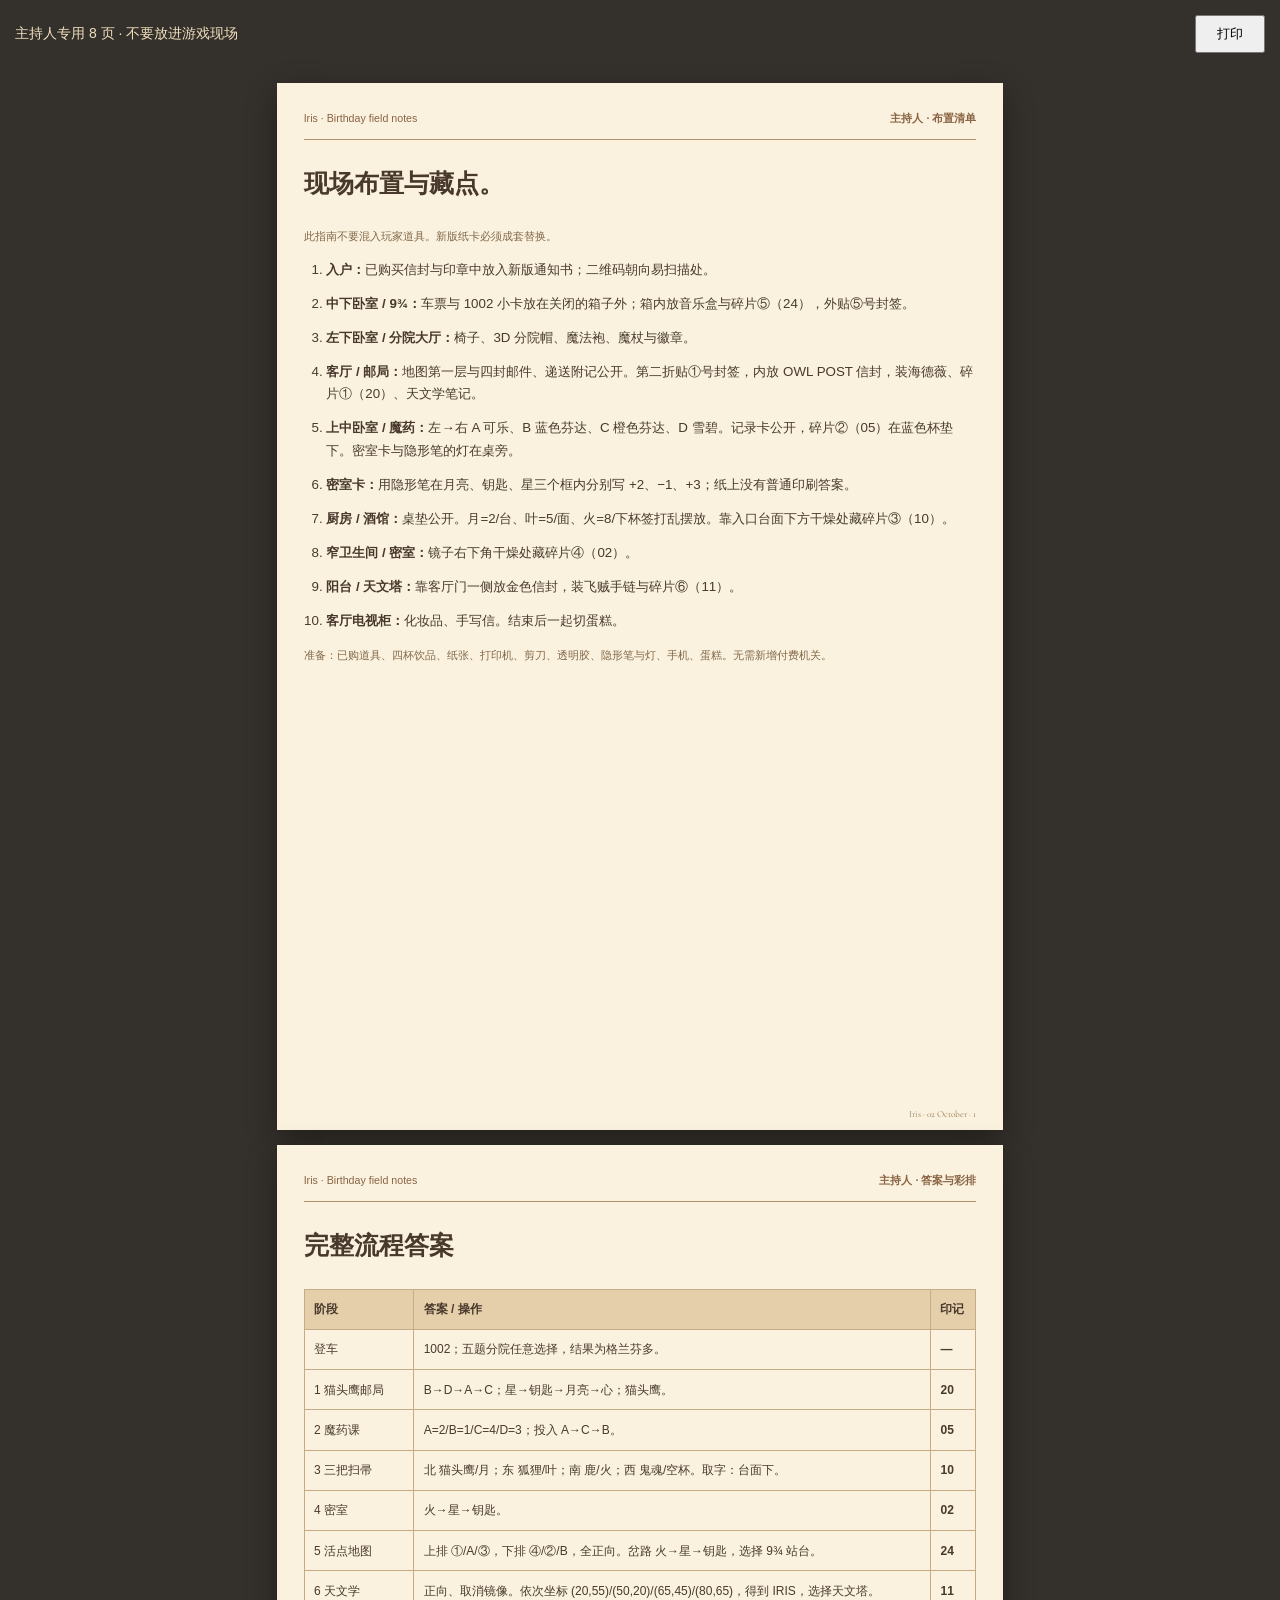
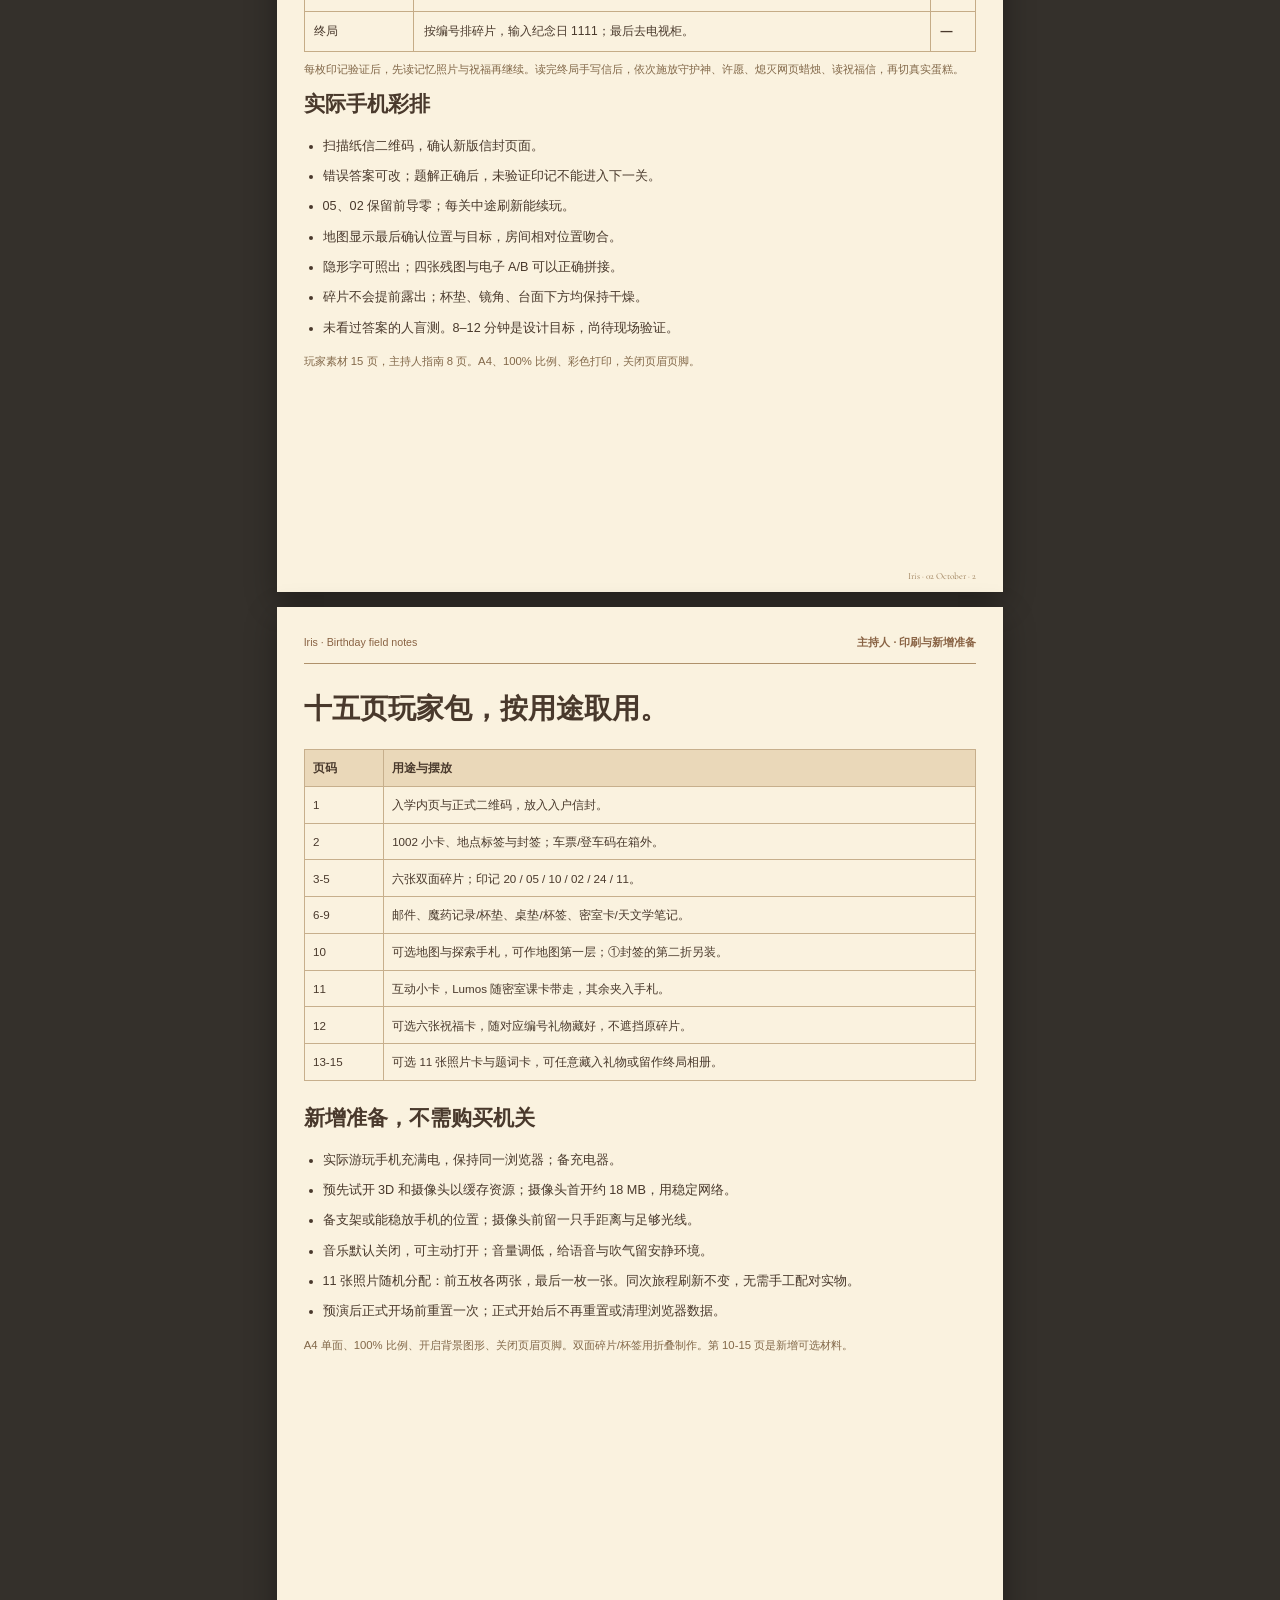
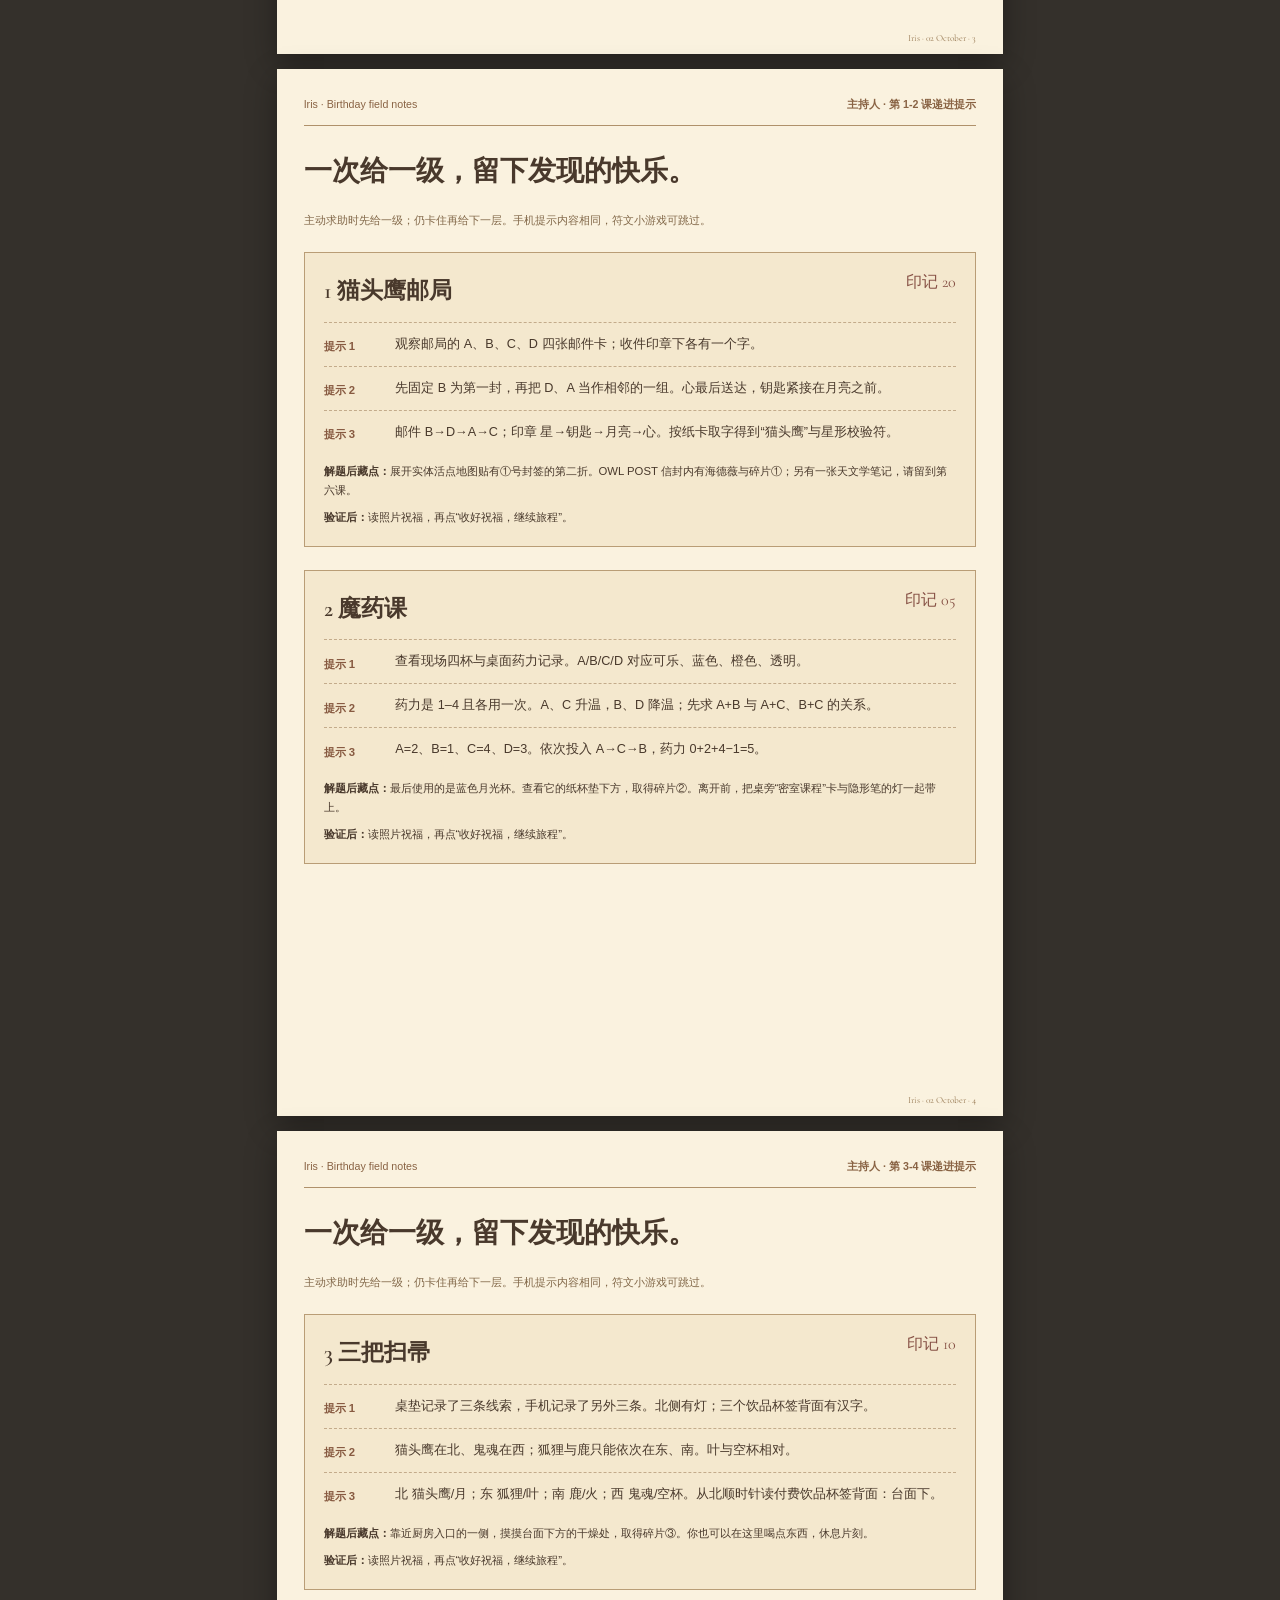
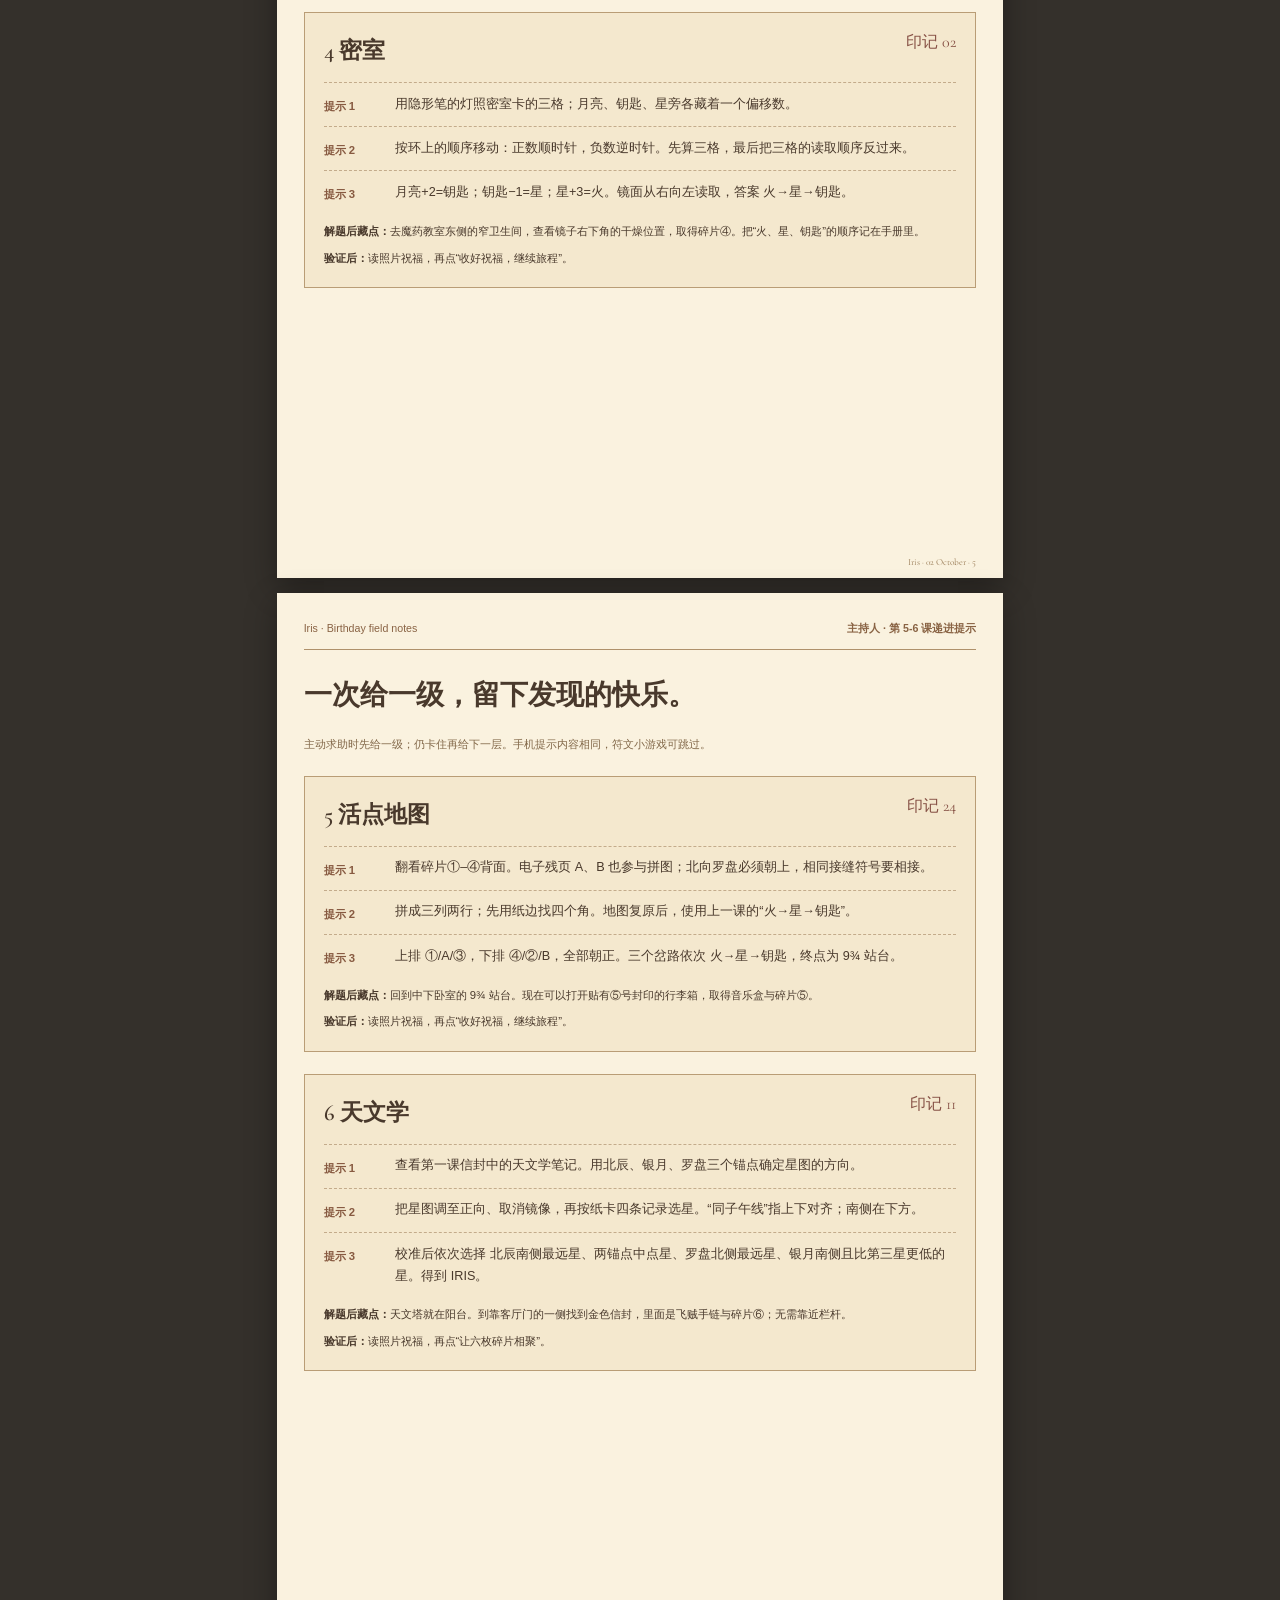
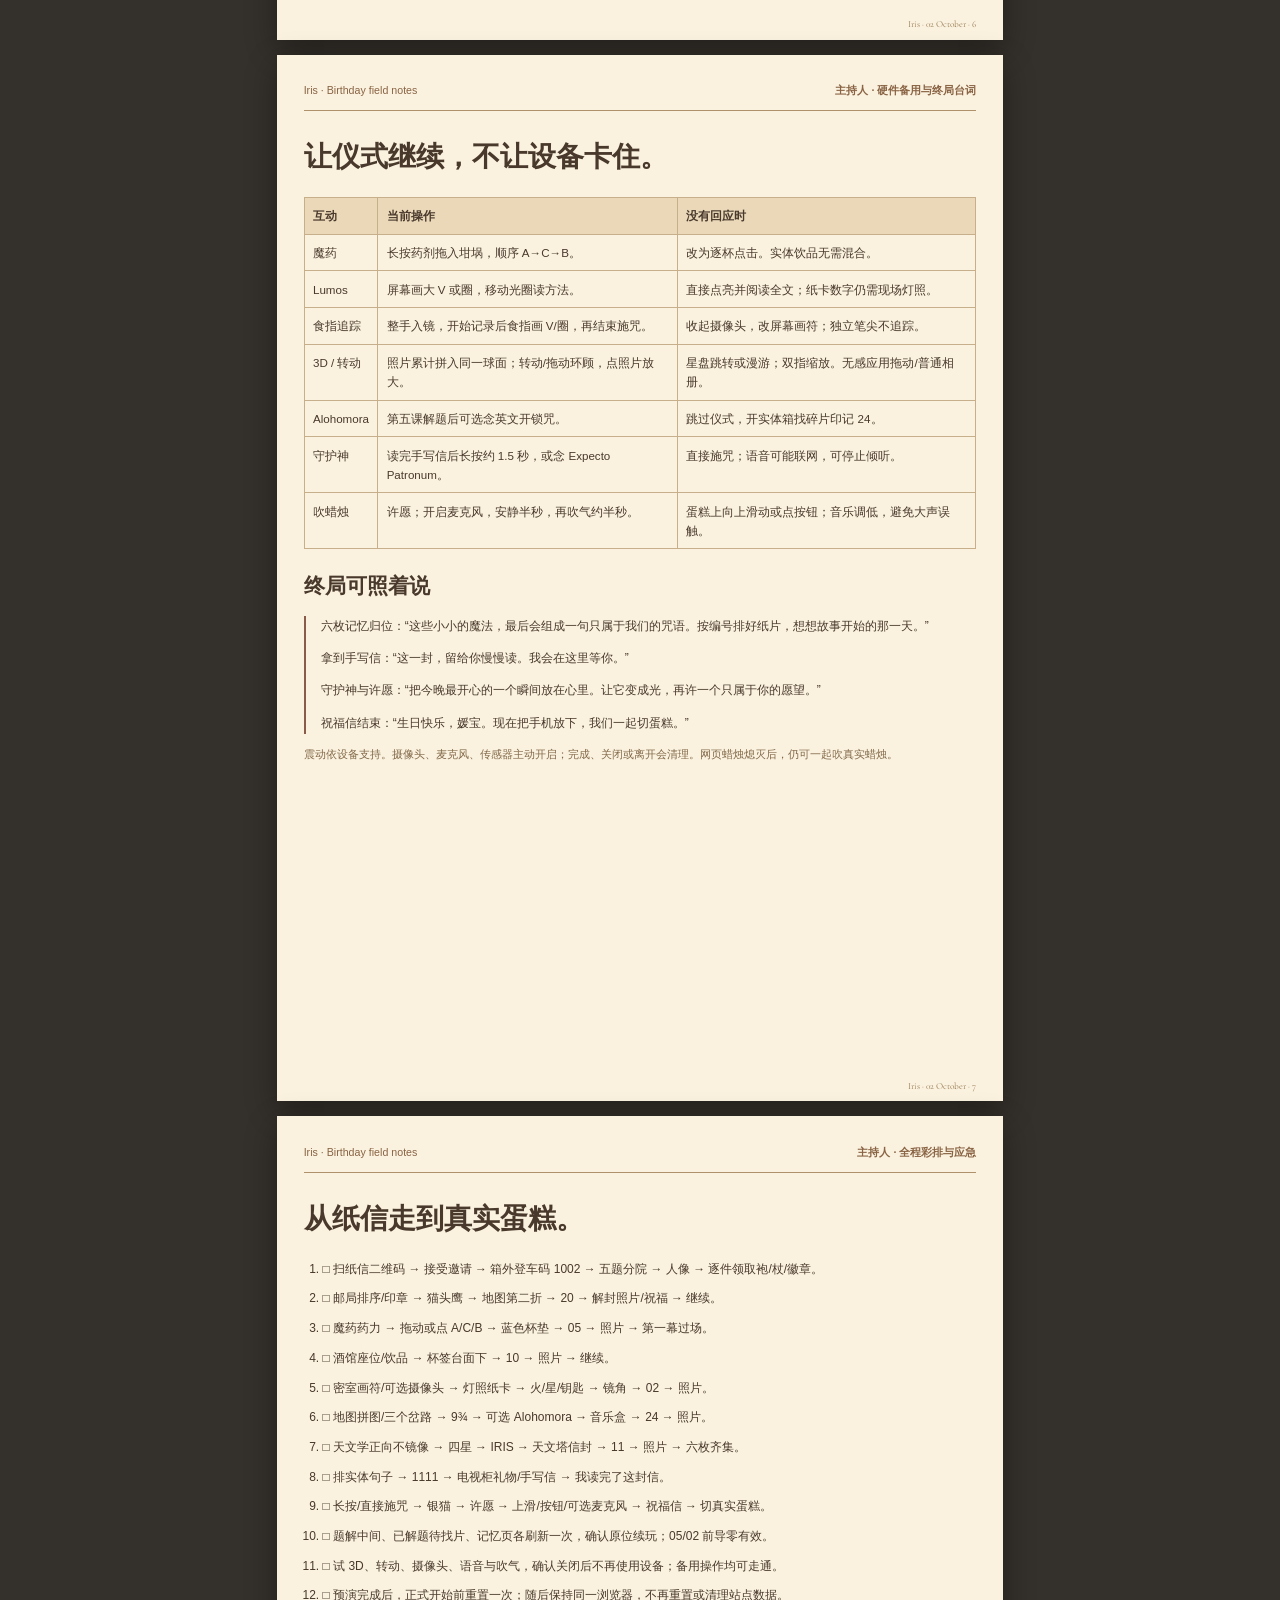
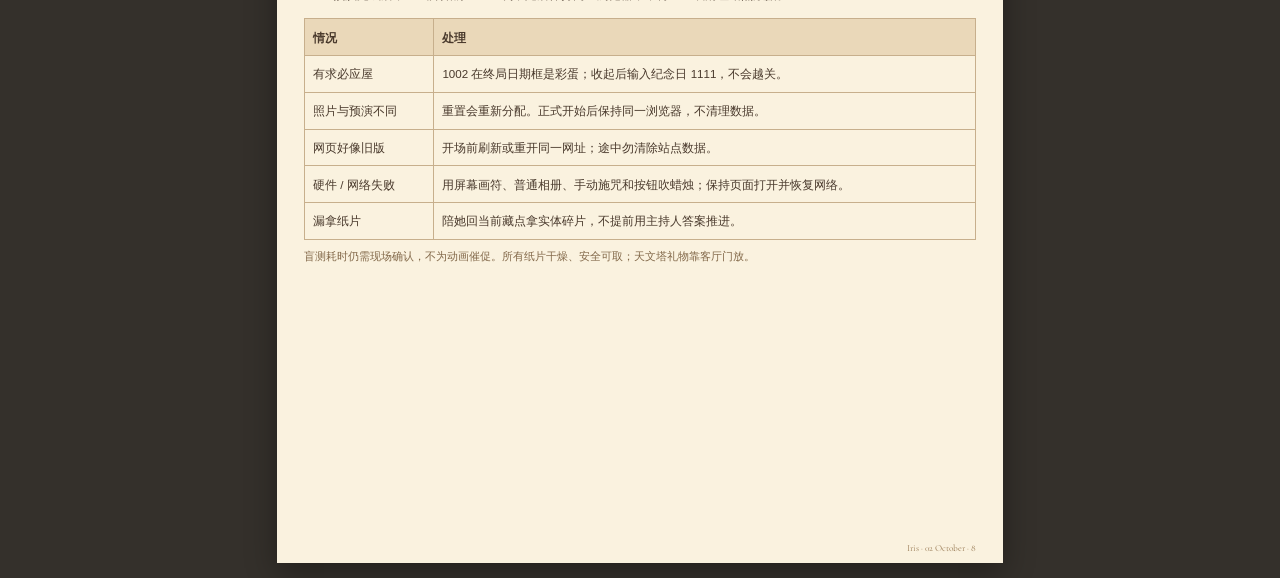
==== commit b6f761bd: "feat: build a cumulative photo memory sphere" ====
--- a/print/organizer.html
+++ b/print/organizer.html
@@ -1 +1 @@
-<!doctype html><html lang="zh-CN"><head><meta charset="utf-8"><title>Iris · 主持人指南</title><style>@font-face{font-family:Pinyon;src:url('../docs/assets/fonts/pinyon.ttf')}@font-face{font-family:Cormorant;src:url('../docs/assets/fonts/cormorant.ttf');font-weight:300 700}@page{size:A4;margin:9mm}*{box-sizing:border-box}body{margin:0;background:#34302b;color:#49392c;font:10.5pt/1.7 'Microsoft YaHei',sans-serif}.toolbar{padding:15px;color:#efdfbd;display:flex;justify-content:space-between;align-items:center}.toolbar a{color:inherit}.toolbar button{padding:8px 20px}.sheet{width:192mm;height:277mm;margin:15px auto;padding:7mm;background:#faf2df;break-after:page;position:relative;overflow:hidden;box-shadow:0 10px 30px #0005}.sheet:last-child{break-after:auto}.sheet>header{display:flex;justify-content:space-between;border-bottom:1px solid #af916b;font-size:8pt;padding-bottom:3mm;margin-bottom:6mm;color:#896344}h1{font-size:19pt;font-family:Cormorant,'SimSun',serif;font-weight:600}h2{font-family:Cormorant,'SimSun',serif;font-weight:600;font-size:16pt;margin:0 0 3mm}p{margin:2mm 0}.note{font-size:8.5pt;color:#826849;line-height:1.65}.cut{border:1px dashed #a78960;padding:5mm;background:#f2e3c5}.script{font-family:Pinyon,cursive}.admission{padding:7mm 10mm 5mm;border:2px solid #896742;outline:1px solid #c6aa79;outline-offset:-3mm;background:radial-gradient(#fff7e4,#e6d1a9)}.school{font:600 25pt/1 Cormorant,serif;text-align:center;border-bottom:1px solid #b6996e;padding-bottom:5mm}.school small{font-size:13pt}.salutation{font-size:28pt;color:#793b47;margin:5mm 0}.letter-copy{font-size:23pt;line-height:1.22}.letter-copy p{margin-bottom:4mm}.sign{font-size:22pt;text-align:right;color:#793b47;line-height:1.3}.translation{font-size:8pt;border-top:1px solid #b69b74;padding-top:3mm;margin-top:5mm}.qr{display:flex;align-items:center;gap:5mm;margin-top:4mm;justify-content:center;font-size:9pt}.qr img{width:32mm;height:32mm;padding:1mm;background:white}.qr small{font-size:7pt}.label-grid{display:grid;grid-template-columns:1fr 1fr;gap:5mm;margin-top:5mm}.label-card{text-align:center;min-height:40mm;display:flex;flex-direction:column;justify-content:center}.label-card p{font:italic 13pt Cormorant,serif}.boarding-card{grid-column:span 2;text-align:center;height:48mm}.boarding{display:block;font:600 35pt Cormorant,serif;letter-spacing:.25em;color:#783747}.boarding-card small{font:14pt Cormorant,serif}.fragment-pairs{display:flex;flex-direction:column;gap:12mm;margin-top:6mm}.fragment-pair{display:grid;grid-template-columns:1fr 1fr;height:105mm;border:1px dashed #ad8b5d;background:#eddbb8}.fragment-front{border-right:1px dotted #936c42;display:flex;flex-direction:column;align-items:center;justify-content:center;gap:10mm;padding:7mm;text-align:center}.fragment-front strong{font-size:16pt;font-family:SimSun,serif}.fragment-front span{font-size:35pt;color:#a78658}.fragment-front small{color:#8a6844}.fragment-back{padding:4mm;display:flex;align-items:center;flex-direction:column}.fragment-mark{display:flex;align-items:center;justify-content:space-between;width:100%;padding-bottom:2mm}.fragment-mark strong{font:600 26pt Cormorant,serif;letter-spacing:.12em;color:#793b47}.fragment-mark small{font-size:8pt}.tile-art{display:block;width:64mm;height:69.3mm}.tile-art .map-room rect{fill:#e9d7b5;stroke:#a78c60;stroke-width:2}.tile-art .map-room text{fill:#795d3d;font:18px Cormorant,serif}.map-paper{fill:#e6d2ad}.map-decoration{stroke:#ab8c5c;fill:none}.map-north,.map-entrance{fill:#896644;font:17px Cormorant,serif}.last-fragment-art{font:50pt Cormorant,serif;color:#a1814f;text-align:center;padding-top:12mm}.last-fragment-art p{font:italic 16pt Cormorant,serif}.mail-cards{display:grid;grid-template-columns:1fr 1fr;gap:5mm}.mail-card{height:80mm;padding:5mm}.mail-heading{display:flex;align-items:center;gap:6mm}.mail-heading strong{font:35pt Cormorant,serif;color:#793b47}.mail-heading span{font:italic 14pt Cormorant,serif}.mail-code{display:flex;justify-content:space-between;text-align:center;margin:5mm 0}.mail-code b{display:block;font-size:23pt;line-height:1.2}.mail-code small{display:block;font-size:8pt}.mail-code em{display:block;font:16pt SimSun,serif;padding-top:3mm}.mail-card>p{font:italic 12pt Cormorant,serif;text-align:center}.dispatch-note{margin-top:7mm}.potion-record{padding:7mm}.equations{text-align:center;font:23pt/1.4 Cormorant,serif;margin:4mm 0}.coasters{display:grid;grid-template-columns:1fr 1fr;gap:6mm;justify-items:center;margin:8mm 0}.coaster{width:64mm;height:64mm;border-radius:50%;display:flex;flex-direction:column;align-items:center;justify-content:space-around;padding:4mm;text-align:center}.coaster strong{font-size:30pt;line-height:1}.coaster span{font-size:10pt}.coaster small{font-size:9pt}.placemat{padding:6mm;text-align:center}.placemat h2{font-size:28pt}.table-compass{margin:3mm auto;width:90mm;font-size:11pt}.table-compass>div{display:flex;align-items:center;justify-content:space-around}.table-compass b{display:flex;flex-direction:column;justify-content:center;width:45mm;height:45mm;border-radius:50%;background:#e0c69a;font-size:35pt;line-height:1.2}.table-compass small{font:9pt 'Microsoft YaHei',sans-serif}.placemat p{text-align:left;margin:2mm 0}.price-tags{display:flex;gap:5mm;margin-top:5mm}.price-tag{width:56mm;border:1px dashed #a88960;height:56mm;background:#f0e0bf;display:grid;grid-template-rows:1fr 1fr;text-align:center}.price-tag>div{display:flex;flex-direction:column;justify-content:center}.price-tag strong{font-size:13pt}.price-tag span{font:14pt Cormorant,serif}.tag-back{border-top:1px dotted #a88960;transform:rotate(180deg);font-size:19pt}.uv-card{padding:6mm;margin-bottom:8mm}.uv-card h2{font-size:19pt}.uv-card p{font-size:9pt}.uv-boxes{display:flex;gap:4mm;margin:5mm 0}.uv-boxes>div{width:33.3%;border:1px solid #b69b75;height:34mm;text-align:center;padding:3mm}.uv-boxes strong{font-size:12pt}.uv-boxes span{display:block;height:18mm}.astronomy-note{padding:6mm}.astronomy-note h2{font-size:20pt}.astronomy-columns{display:grid;grid-template-columns:1.05fr 1fr;gap:5mm;align-items:center}.paper-sky{width:100%}.astronomy-columns ol{padding-left:5mm;margin:0;font-size:9pt;line-height:1.8}.astronomy-columns li{margin-bottom:3mm}.setup{padding-left:6mm;font-size:10pt;line-height:1.7}.setup li{margin-bottom:3mm}.answer-table{width:100%;border-collapse:collapse;font-size:9pt}.answer-table th,.answer-table td{border:1px solid #c5ac87;padding:2.5mm;text-align:left;vertical-align:top}.answer-table th{background:#e4cfaa}.answer-table td:first-child{width:29mm}.answer-table td:last-child{width:12mm;font-weight:700}.checks{padding-left:5mm;font-size:9.5pt;line-height:1.8}.checks li{margin-bottom:2mm}@media print{body{background:white}.toolbar{display:none}.sheet{margin:0;box-shadow:none}}.coaster{width:70mm;height:70mm}.coaster span{transform:translateY(-2mm)}.equations-grid{display:grid;grid-template-columns:1fr 1fr;text-align:center;font:23pt/1.4 Cormorant,serif;margin:4mm 0}body{counter-reset:folio}.sheet{counter-increment:folio}.sheet:after{content:'Iris · 02 October · ' counter(folio);position:absolute;bottom:2.5mm;right:7mm;font:7pt Cormorant,serif;color:#987a54}.supplement{padding-bottom:10mm}.field-map{padding:4mm}.map-title{text-align:center;font-size:24pt;margin:0 0 2mm}.field-map .home-map{display:block;width:100%;height:116mm}.field-map .map-room rect{fill:#ead8b7;stroke:#aa8a62;stroke-width:2}.field-map .map-room text{fill:#765536;font:21px Cormorant,'SimSun',serif}.field-map>p:not(.map-title){font-size:8pt;text-align:center}.quest-passport{margin-top:6mm;padding:5mm}.passport-grid{display:grid;grid-template-columns:repeat(3,1fr);gap:4mm;margin:5mm 0}.passport-grid div{display:flex;gap:3mm;align-items:center;font-size:9pt}.passport-grid b{font:15pt Cormorant,serif}.quest-passport>p{font-size:9pt}.ritual-grid{display:grid;grid-template-columns:1fr 1fr;gap:5mm}.ritual-card{height:101mm;padding:5mm;display:flex;flex-direction:column}.ritual-card h2{font-size:14pt;line-height:1.35;min-height:11mm}.ritual-card p{font-size:9pt;line-height:1.8}.ritual-card small{margin-top:auto;font-size:8pt;color:#865e46}.ritual-glyph{text-align:center;font:25pt Cormorant,serif;color:#8b6447;line-height:1.2;margin:2mm 0}.gentle-note{text-align:center;border-top:1px solid #b59b76;padding-top:4mm;margin-top:5mm}.gentle-note h2{font:italic 18pt Cormorant,serif}.gentle-note p{font-size:8.5pt}.wish-grid{display:grid;grid-template-columns:1fr 1fr;gap:5mm;margin-top:5mm}.wish-card{height:73mm;padding:4mm;position:relative;background:linear-gradient(135deg,#f4e6c8,#e7d1ab)}.wish-card>span{font:18pt Cormorant,serif;color:#895047}.wish-card h2{font-size:13pt;margin:2mm 0}.wish-card p{font-size:8.7pt;line-height:1.8}.wish-card small{position:absolute;bottom:4mm;right:4mm;font:italic 10pt Cormorant,serif;color:#927453}.photo-print-grid{display:grid;grid-template-columns:1fr 1fr;gap:7mm;margin-top:5mm}.photo-print{height:111mm;margin:0;padding:4mm;background:#fff8e9;display:flex;flex-direction:column}.photo-print img{width:100%;height:85mm;object-fit:contain;background:#ede4d4}.photo-print figcaption{text-align:center;font-size:9pt;line-height:1.45;padding-top:3mm}.photo-print figcaption small{font:10pt Cormorant,serif;display:block;color:#8e694c}.photo-dedication{justify-content:center;align-items:center;text-align:center;border:3px double #a68a66}.photo-dedication .script{font-size:43pt;line-height:1.2;color:#824b4b}.photo-dedication>p:not(.script){font-size:13pt;line-height:2}.photo-dedication small{font:13pt Cormorant,serif;margin-top:6mm}.guide-table{width:100%;border-collapse:collapse;font-size:8.7pt;line-height:1.65}.guide-table td,.guide-table th{border:1px solid #c7af8c;padding:2.2mm;text-align:left;vertical-align:top}.guide-table th{background:#ead8b9}.guide-table td:first-child{white-space:nowrap}.supplement>h1{margin:4mm 0;font-size:21pt}.supplement>h2{margin-top:5mm}.host-hint{margin:6mm 0;padding:5mm;border:1px solid #b99d76;background:#f4e8ce}.host-hint h2{font-size:17pt;display:flex;justify-content:space-between}.host-hint h2 span{font:12pt Cormorant,serif;color:#875246}.host-hint>div{display:grid;grid-template-columns:16mm 1fr;gap:3mm;border-top:1px dashed #c3ab8b;padding:2.5mm 0;font-size:9.5pt;line-height:1.8}.host-hint>div>b{font-size:8.5pt;padding-top:1mm;color:#875a41}.host-hint p{margin:0}.hint-reveal{font-size:8.5pt!important;line-height:1.7;padding-top:2mm}.host-script{border-left:2px solid #8a5b48;padding-left:4mm;font-size:9pt;line-height:1.75}.host-script p{margin-bottom:3mm}.rehearsal-list{padding-left:5mm;font-size:9pt;line-height:1.75}.rehearsal-list li{margin-bottom:2.3mm}</style></head><body><div class="toolbar"><span>主持人专用 8 页 · 不要放进游戏现场</span><button onclick="window.print()">打印</button></div><section class="sheet"><header><span>Iris · Birthday field notes</span><b>主持人 · 布置清单</b></header><h1>现场布置与藏点。</h1><p class="note">此指南不要混入玩家道具。新版纸卡必须成套替换。</p><ol class="setup"><li><b>入户：</b>已购买信封与印章中放入新版通知书；二维码朝向易扫描处。</li><li><b>中下卧室 / 9¾：</b>车票与 1002 小卡放在关闭的箱子外；箱内放音乐盒与碎片⑤（24），外贴⑤号封签。</li><li><b>左下卧室 / 分院大厅：</b>椅子、3D 分院帽、魔法袍、魔杖与徽章。</li><li><b>客厅 / 邮局：</b>地图第一层与四封邮件、递送附记公开。第二折贴①号封签，内放 OWL POST 信封，装海德薇、碎片①（20）、天文学笔记。</li><li><b>上中卧室 / 魔药：</b>左→右 A 可乐、B 蓝色芬达、C 橙色芬达、D 雪碧。记录卡公开，碎片②（05）在蓝色杯垫下。密室卡与隐形笔的灯在桌旁。</li><li><b>密室卡：</b>用隐形笔在月亮、钥匙、星三个框内分别写 +2、−1、+3；纸上没有普通印刷答案。</li><li><b>厨房 / 酒馆：</b>桌垫公开。月=2/台、叶=5/面、火=8/下杯签打乱摆放。靠入口台面下方干燥处藏碎片③（10）。</li><li><b>窄卫生间 / 密室：</b>镜子右下角干燥处藏碎片④（02）。</li><li><b>阳台 / 天文塔：</b>靠客厅门一侧放金色信封，装飞贼手链与碎片⑥（11）。</li><li><b>客厅电视柜：</b>化妆品、手写信。结束后一起切蛋糕。</li></ol><p class="note">准备：已购道具、四杯饮品、纸张、打印机、剪刀、透明胶、隐形笔与灯、手机、蛋糕。无需新增付费机关。</p></section><section class="sheet"><header><span>Iris · Birthday field notes</span><b>主持人 · 答案与彩排</b></header><h1>完整流程答案</h1><table class="answer-table"><thead><tr><th>阶段</th><th>答案 / 操作</th><th>印记</th></tr></thead><tbody><tr><td>登车</td><td>1002；五题分院任意选择，结果为格兰芬多。</td><td>—</td></tr><tr><td>1 猫头鹰邮局</td><td>B→D→A→C；星→钥匙→月亮→心；猫头鹰。</td><td>20</td></tr><tr><td>2 魔药课</td><td>A=2/B=1/C=4/D=3；投入 A→C→B。</td><td>05</td></tr><tr><td>3 三把扫帚</td><td>北 猫头鹰/月；东 狐狸/叶；南 鹿/火；西 鬼魂/空杯。取字：台面下。</td><td>10</td></tr><tr><td>4 密室</td><td>火→星→钥匙。</td><td>02</td></tr><tr><td>5 活点地图</td><td>上排 ①/A/③，下排 ④/②/B，全正向。岔路 火→星→钥匙，选择 9¾ 站台。</td><td>24</td></tr><tr><td>6 天文学</td><td>正向、取消镜像。依次坐标 (20,55)/(50,20)/(65,45)/(80,65)，得到 IRIS，选择天文塔。</td><td>11</td></tr><tr><td>终局</td><td>按编号排碎片，输入纪念日 1111；最后去电视柜。</td><td>—</td></tr></tbody></table><p class="note">每枚印记验证后，先读记忆照片与祝福再继续。读完终局手写信后，依次施放守护神、许愿、熄灭网页蜡烛、读祝福信，再切真实蛋糕。</p><h2>实际手机彩排</h2><ul class="checks"><li>扫描纸信二维码，确认新版信封页面。</li><li>错误答案可改；题解正确后，未验证印记不能进入下一关。</li><li>05、02 保留前导零；每关中途刷新能续玩。</li><li>地图显示最后确认位置与目标，房间相对位置吻合。</li><li>隐形字可照出；四张残图与电子 A/B 可以正确拼接。</li><li>碎片不会提前露出；杯垫、镜角、台面下方均保持干燥。</li><li>未看过答案的人盲测。8–12 分钟是设计目标，尚待现场验证。</li></ul><p class="note">玩家素材 15 页，主持人指南 8 页。A4、100% 比例、彩色打印，关闭页眉页脚。</p></section><section class="sheet supplement"><header><span>Iris · Birthday field notes</span><b>主持人 · 印刷与新增准备</b></header><h1>十五页玩家包，按用途取用。</h1><table class="guide-table"><thead><tr><th>页码</th><th>用途与摆放</th></tr></thead><tbody><tr><td>1</td><td>入学内页与正式二维码，放入入户信封。</td></tr><tr><td>2</td><td>1002 小卡、地点标签与封签；车票/登车码在箱外。</td></tr><tr><td>3-5</td><td>六张双面碎片；印记 20 / 05 / 10 / 02 / 24 / 11。</td></tr><tr><td>6-9</td><td>邮件、魔药记录/杯垫、桌垫/杯签、密室卡/天文学笔记。</td></tr><tr><td>10</td><td>可选地图与探索手札，可作地图第一层；①封签的第二折另装。</td></tr><tr><td>11</td><td>互动小卡，Lumos 随密室课卡带走，其余夹入手札。</td></tr><tr><td>12</td><td>可选六张祝福卡，随对应编号礼物藏好，不遮挡原碎片。</td></tr><tr><td>13-15</td><td>可选 11 张照片卡与题词卡，可任意藏入礼物或留作终局相册。</td></tr></tbody></table><h2>新增准备，不需购买机关</h2><ul class="checks"><li>实际游玩手机充满电，保持同一浏览器；备充电器。</li><li>预先试开 3D 和摄像头以缓存资源；摄像头首开约 18 MB，用稳定网络。</li><li>备支架或能稳放手机的位置；摄像头前留一只手距离与足够光线。</li><li>音乐默认关闭，可主动打开；音量调低，给语音与吹气留安静环境。</li><li>11 张照片随机分配：前五枚各两张，最后一枚一张。同次旅程刷新不变，无需手工配对实物。</li><li>预演后正式开场前重置一次；正式开始后不再重置或清理浏览器数据。</li></ul><p class="note">A4 单面、100% 比例、开启背景图形、关闭页眉页脚。双面碎片/杯签用折叠制作。第 10-15 页是新增可选材料。</p></section><section class="sheet supplement"><header><span>Iris · Birthday field notes</span><b>主持人 · 第 1-2 课递进提示</b></header><h1>一次给一级，留下发现的快乐。</h1><p class="note">主动求助时先给一级；仍卡住再给下一层。手机提示内容相同，符文小游戏可跳过。</p><article class="host-hint"><h2>1 猫头鹰邮局<span>印记 20</span></h2><div><b>提示 1</b><p>观察邮局的 A、B、C、D 四张邮件卡；收件印章下各有一个字。</p></div><div><b>提示 2</b><p>先固定 B 为第一封，再把 D、A 当作相邻的一组。心最后送达，钥匙紧接在月亮之前。</p></div><div><b>提示 3</b><p>邮件 B→D→A→C；印章 星→钥匙→月亮→心。按纸卡取字得到“猫头鹰”与星形校验符。</p></div><p class="hint-reveal"><b>解题后藏点：</b>展开实体活点地图贴有①号封签的第二折。OWL POST 信封内有海德薇与碎片①；另有一张天文学笔记，请留到第六课。</p><p class="hint-reveal"><b>验证后：</b>读照片祝福，再点“收好祝福，继续旅程”。</p></article><article class="host-hint"><h2>2 魔药课<span>印记 05</span></h2><div><b>提示 1</b><p>查看现场四杯与桌面药力记录。A/B/C/D 对应可乐、蓝色、橙色、透明。</p></div><div><b>提示 2</b><p>药力是 1–4 且各用一次。A、C 升温，B、D 降温；先求 A+B 与 A+C、B+C 的关系。</p></div><div><b>提示 3</b><p>A=2、B=1、C=4、D=3。依次投入 A→C→B，药力 0+2+4−1=5。</p></div><p class="hint-reveal"><b>解题后藏点：</b>最后使用的是蓝色月光杯。查看它的纸杯垫下方，取得碎片②。离开前，把桌旁“密室课程”卡与隐形笔的灯一起带上。</p><p class="hint-reveal"><b>验证后：</b>读照片祝福，再点“收好祝福，继续旅程”。</p></article></section><section class="sheet supplement"><header><span>Iris · Birthday field notes</span><b>主持人 · 第 3-4 课递进提示</b></header><h1>一次给一级，留下发现的快乐。</h1><p class="note">主动求助时先给一级；仍卡住再给下一层。手机提示内容相同，符文小游戏可跳过。</p><article class="host-hint"><h2>3 三把扫帚<span>印记 10</span></h2><div><b>提示 1</b><p>桌垫记录了三条线索，手机记录了另外三条。北侧有灯；三个饮品杯签背面有汉字。</p></div><div><b>提示 2</b><p>猫头鹰在北、鬼魂在西；狐狸与鹿只能依次在东、南。叶与空杯相对。</p></div><div><b>提示 3</b><p>北 猫头鹰/月；东 狐狸/叶；南 鹿/火；西 鬼魂/空杯。从北顺时针读付费饮品杯签背面：台面下。</p></div><p class="hint-reveal"><b>解题后藏点：</b>靠近厨房入口的一侧，摸摸台面下方的干燥处，取得碎片③。你也可以在这里喝点东西，休息片刻。</p><p class="hint-reveal"><b>验证后：</b>读照片祝福，再点“收好祝福，继续旅程”。</p></article><article class="host-hint"><h2>4 密室<span>印记 02</span></h2><div><b>提示 1</b><p>用隐形笔的灯照密室卡的三格；月亮、钥匙、星旁各藏着一个偏移数。</p></div><div><b>提示 2</b><p>按环上的顺序移动：正数顺时针，负数逆时针。先算三格，最后把三格的读取顺序反过来。</p></div><div><b>提示 3</b><p>月亮+2=钥匙；钥匙−1=星；星+3=火。镜面从右向左读取，答案 火→星→钥匙。</p></div><p class="hint-reveal"><b>解题后藏点：</b>去魔药教室东侧的窄卫生间，查看镜子右下角的干燥位置，取得碎片④。把“火、星、钥匙”的顺序记在手册里。</p><p class="hint-reveal"><b>验证后：</b>读照片祝福，再点“收好祝福，继续旅程”。</p></article></section><section class="sheet supplement"><header><span>Iris · Birthday field notes</span><b>主持人 · 第 5-6 课递进提示</b></header><h1>一次给一级，留下发现的快乐。</h1><p class="note">主动求助时先给一级；仍卡住再给下一层。手机提示内容相同，符文小游戏可跳过。</p><article class="host-hint"><h2>5 活点地图<span>印记 24</span></h2><div><b>提示 1</b><p>翻看碎片①–④背面。电子残页 A、B 也参与拼图；北向罗盘必须朝上，相同接缝符号要相接。</p></div><div><b>提示 2</b><p>拼成三列两行；先用纸边找四个角。地图复原后，使用上一课的“火→星→钥匙”。</p></div><div><b>提示 3</b><p>上排 ①/A/③，下排 ④/②/B，全部朝正。三个岔路依次 火→星→钥匙，终点为 9¾ 站台。</p></div><p class="hint-reveal"><b>解题后藏点：</b>回到中下卧室的 9¾ 站台。现在可以打开贴有⑤号封印的行李箱，取得音乐盒与碎片⑤。</p><p class="hint-reveal"><b>验证后：</b>读照片祝福，再点“收好祝福，继续旅程”。</p></article><article class="host-hint"><h2>6 天文学<span>印记 11</span></h2><div><b>提示 1</b><p>查看第一课信封中的天文学笔记。用北辰、银月、罗盘三个锚点确定星图的方向。</p></div><div><b>提示 2</b><p>把星图调至正向、取消镜像，再按纸卡四条记录选星。“同子午线”指上下对齐；南侧在下方。</p></div><div><b>提示 3</b><p>校准后依次选择 北辰南侧最远星、两锚点中点星、罗盘北侧最远星、银月南侧且比第三星更低的星。得到 IRIS。</p></div><p class="hint-reveal"><b>解题后藏点：</b>天文塔就在阳台。到靠客厅门的一侧找到金色信封，里面是飞贼手链与碎片⑥；无需靠近栏杆。</p><p class="hint-reveal"><b>验证后：</b>读照片祝福，再点“让六枚碎片相聚”。</p></article></section><section class="sheet supplement"><header><span>Iris · Birthday field notes</span><b>主持人 · 硬件备用与终局台词</b></header><h1>让仪式继续，不让设备卡住。</h1><table class="guide-table"><thead><tr><th>互动</th><th>当前操作</th><th>没有回应时</th></tr></thead><tbody><tr><td>魔药</td><td>长按药剂拖入坩埚，顺序 A→C→B。</td><td>改为逐杯点击。实体饮品无需混合。</td></tr><tr><td>Lumos</td><td>屏幕画大 V 或圈，移动光圈读方法。</td><td>直接点亮并阅读全文；纸卡数字仍需现场灯照。</td></tr><tr><td>食指追踪</td><td>整手入镜，开始记录后食指画 V/圈，再结束施咒。</td><td>收起摄像头，改屏幕画符；独立笔尖不追踪。</td></tr><tr><td>3D / 转动</td><td>点已解封银丝，拖动环顾；可主动开启转动感应。</td><td>普通相册可看照片；方向感应失败时用拖动。</td></tr><tr><td>Alohomora</td><td>第五课解题后可选念英文开锁咒。</td><td>跳过仪式，开实体箱找碎片印记 24。</td></tr><tr><td>守护神</td><td>读完手写信后长按约 1.5 秒，或念 Expecto Patronum。</td><td>直接施咒；语音可能联网，可停止倾听。</td></tr><tr><td>吹蜡烛</td><td>许愿；开启麦克风，安静半秒，再吹气约半秒。</td><td>蛋糕上向上滑动或点按钮；音乐调低，避免大声误触。</td></tr></tbody></table><h2>终局可照着说</h2><div class="host-script"><p>六枚记忆归位：“这些小小的魔法，最后会组成一句只属于我们的咒语。按编号排好纸片，想想故事开始的那一天。”</p><p>拿到手写信：“这一封，留给你慢慢读。我会在这里等你。”</p><p>守护神与许愿：“把今晚最开心的一个瞬间放在心里。让它变成光，再许一个只属于你的愿望。”</p><p>祝福信结束：“生日快乐，媛宝。现在把手机放下，我们一起切蛋糕。”</p></div><p class="note">震动依设备支持。摄像头、麦克风、传感器主动开启；完成、关闭或离开会清理。网页蜡烛熄灭后，仍可一起吹真实蜡烛。</p></section><section class="sheet supplement"><header><span>Iris · Birthday field notes</span><b>主持人 · 全程彩排与应急</b></header><h1>从纸信走到真实蛋糕。</h1><ol class="rehearsal-list"><li>□ 扫纸信二维码 → 接受邀请 → 箱外登车码 1002 → 五题分院 → 人像 → 逐件领取袍/杖/徽章。</li><li>□ 邮局排序/印章 → 猫头鹰 → 地图第二折 → 20 → 解封照片/祝福 → 继续。</li><li>□ 魔药药力 → 拖动或点 A/C/B → 蓝色杯垫 → 05 → 照片 → 第一幕过场。</li><li>□ 酒馆座位/饮品 → 杯签台面下 → 10 → 照片 → 继续。</li><li>□ 密室画符/可选摄像头 → 灯照纸卡 → 火/星/钥匙 → 镜角 → 02 → 照片。</li><li>□ 地图拼图/三个岔路 → 9¾ → 可选 Alohomora → 音乐盒 → 24 → 照片。</li><li>□ 天文学正向不镜像 → 四星 → IRIS → 天文塔信封 → 11 → 照片 → 六枚齐集。</li><li>□ 排实体句子 → 1111 → 电视柜礼物/手写信 → 我读完了这封信。</li><li>□ 长按/直接施咒 → 银猫 → 许愿 → 上滑/按钮/可选麦克风 → 祝福信 → 切真实蛋糕。</li><li>□ 题解中间、已解题待找片、记忆页各刷新一次，确认原位续玩；05/02 前导零有效。</li><li>□ 试 3D、转动、摄像头、语音与吹气，确认关闭后不再使用设备；备用操作均可走通。</li><li>□ 预演完成后，正式开始前重置一次；随后保持同一浏览器，不再重置或清理站点数据。</li></ol><table class="guide-table"><thead><tr><th>情况</th><th>处理</th></tr></thead><tbody><tr><td>有求必应屋</td><td>1002 在终局日期框是彩蛋；收起后输入纪念日 1111，不会越关。</td></tr><tr><td>照片与预演不同</td><td>重置会重新分配。正式开始后保持同一浏览器，不清理数据。</td></tr><tr><td>网页好像旧版</td><td>开场前刷新或重开同一网址；途中勿清除站点数据。</td></tr><tr><td>硬件 / 网络失败</td><td>用屏幕画符、普通相册、手动施咒和按钮吹蜡烛；保持页面打开并恢复网络。</td></tr><tr><td>漏拿纸片</td><td>陪她回当前藏点拿实体碎片，不提前用主持人答案推进。</td></tr></tbody></table><p class="note">盲测耗时仍需现场确认，不为动画催促。所有纸片干燥、安全可取；天文塔礼物靠客厅门放。</p></section></body></html>+<!doctype html><html lang="zh-CN"><head><meta charset="utf-8"><title>Iris · 主持人指南</title><style>@font-face{font-family:Pinyon;src:url('../docs/assets/fonts/pinyon.ttf')}@font-face{font-family:Cormorant;src:url('../docs/assets/fonts/cormorant.ttf');font-weight:300 700}@page{size:A4;margin:9mm}*{box-sizing:border-box}body{margin:0;background:#34302b;color:#49392c;font:10.5pt/1.7 'Microsoft YaHei',sans-serif}.toolbar{padding:15px;color:#efdfbd;display:flex;justify-content:space-between;align-items:center}.toolbar a{color:inherit}.toolbar button{padding:8px 20px}.sheet{width:192mm;height:277mm;margin:15px auto;padding:7mm;background:#faf2df;break-after:page;position:relative;overflow:hidden;box-shadow:0 10px 30px #0005}.sheet:last-child{break-after:auto}.sheet>header{display:flex;justify-content:space-between;border-bottom:1px solid #af916b;font-size:8pt;padding-bottom:3mm;margin-bottom:6mm;color:#896344}h1{font-size:19pt;font-family:Cormorant,'SimSun',serif;font-weight:600}h2{font-family:Cormorant,'SimSun',serif;font-weight:600;font-size:16pt;margin:0 0 3mm}p{margin:2mm 0}.note{font-size:8.5pt;color:#826849;line-height:1.65}.cut{border:1px dashed #a78960;padding:5mm;background:#f2e3c5}.script{font-family:Pinyon,cursive}.admission{padding:7mm 10mm 5mm;border:2px solid #896742;outline:1px solid #c6aa79;outline-offset:-3mm;background:radial-gradient(#fff7e4,#e6d1a9)}.school{font:600 25pt/1 Cormorant,serif;text-align:center;border-bottom:1px solid #b6996e;padding-bottom:5mm}.school small{font-size:13pt}.salutation{font-size:28pt;color:#793b47;margin:5mm 0}.letter-copy{font-size:23pt;line-height:1.22}.letter-copy p{margin-bottom:4mm}.sign{font-size:22pt;text-align:right;color:#793b47;line-height:1.3}.translation{font-size:8pt;border-top:1px solid #b69b74;padding-top:3mm;margin-top:5mm}.qr{display:flex;align-items:center;gap:5mm;margin-top:4mm;justify-content:center;font-size:9pt}.qr img{width:32mm;height:32mm;padding:1mm;background:white}.qr small{font-size:7pt}.label-grid{display:grid;grid-template-columns:1fr 1fr;gap:5mm;margin-top:5mm}.label-card{text-align:center;min-height:40mm;display:flex;flex-direction:column;justify-content:center}.label-card p{font:italic 13pt Cormorant,serif}.boarding-card{grid-column:span 2;text-align:center;height:48mm}.boarding{display:block;font:600 35pt Cormorant,serif;letter-spacing:.25em;color:#783747}.boarding-card small{font:14pt Cormorant,serif}.fragment-pairs{display:flex;flex-direction:column;gap:12mm;margin-top:6mm}.fragment-pair{display:grid;grid-template-columns:1fr 1fr;height:105mm;border:1px dashed #ad8b5d;background:#eddbb8}.fragment-front{border-right:1px dotted #936c42;display:flex;flex-direction:column;align-items:center;justify-content:center;gap:10mm;padding:7mm;text-align:center}.fragment-front strong{font-size:16pt;font-family:SimSun,serif}.fragment-front span{font-size:35pt;color:#a78658}.fragment-front small{color:#8a6844}.fragment-back{padding:4mm;display:flex;align-items:center;flex-direction:column}.fragment-mark{display:flex;align-items:center;justify-content:space-between;width:100%;padding-bottom:2mm}.fragment-mark strong{font:600 26pt Cormorant,serif;letter-spacing:.12em;color:#793b47}.fragment-mark small{font-size:8pt}.tile-art{display:block;width:64mm;height:69.3mm}.tile-art .map-room rect{fill:#e9d7b5;stroke:#a78c60;stroke-width:2}.tile-art .map-room text{fill:#795d3d;font:18px Cormorant,serif}.map-paper{fill:#e6d2ad}.map-decoration{stroke:#ab8c5c;fill:none}.map-north,.map-entrance{fill:#896644;font:17px Cormorant,serif}.last-fragment-art{font:50pt Cormorant,serif;color:#a1814f;text-align:center;padding-top:12mm}.last-fragment-art p{font:italic 16pt Cormorant,serif}.mail-cards{display:grid;grid-template-columns:1fr 1fr;gap:5mm}.mail-card{height:80mm;padding:5mm}.mail-heading{display:flex;align-items:center;gap:6mm}.mail-heading strong{font:35pt Cormorant,serif;color:#793b47}.mail-heading span{font:italic 14pt Cormorant,serif}.mail-code{display:flex;justify-content:space-between;text-align:center;margin:5mm 0}.mail-code b{display:block;font-size:23pt;line-height:1.2}.mail-code small{display:block;font-size:8pt}.mail-code em{display:block;font:16pt SimSun,serif;padding-top:3mm}.mail-card>p{font:italic 12pt Cormorant,serif;text-align:center}.dispatch-note{margin-top:7mm}.potion-record{padding:7mm}.equations{text-align:center;font:23pt/1.4 Cormorant,serif;margin:4mm 0}.coasters{display:grid;grid-template-columns:1fr 1fr;gap:6mm;justify-items:center;margin:8mm 0}.coaster{width:64mm;height:64mm;border-radius:50%;display:flex;flex-direction:column;align-items:center;justify-content:space-around;padding:4mm;text-align:center}.coaster strong{font-size:30pt;line-height:1}.coaster span{font-size:10pt}.coaster small{font-size:9pt}.placemat{padding:6mm;text-align:center}.placemat h2{font-size:28pt}.table-compass{margin:3mm auto;width:90mm;font-size:11pt}.table-compass>div{display:flex;align-items:center;justify-content:space-around}.table-compass b{display:flex;flex-direction:column;justify-content:center;width:45mm;height:45mm;border-radius:50%;background:#e0c69a;font-size:35pt;line-height:1.2}.table-compass small{font:9pt 'Microsoft YaHei',sans-serif}.placemat p{text-align:left;margin:2mm 0}.price-tags{display:flex;gap:5mm;margin-top:5mm}.price-tag{width:56mm;border:1px dashed #a88960;height:56mm;background:#f0e0bf;display:grid;grid-template-rows:1fr 1fr;text-align:center}.price-tag>div{display:flex;flex-direction:column;justify-content:center}.price-tag strong{font-size:13pt}.price-tag span{font:14pt Cormorant,serif}.tag-back{border-top:1px dotted #a88960;transform:rotate(180deg);font-size:19pt}.uv-card{padding:6mm;margin-bottom:8mm}.uv-card h2{font-size:19pt}.uv-card p{font-size:9pt}.uv-boxes{display:flex;gap:4mm;margin:5mm 0}.uv-boxes>div{width:33.3%;border:1px solid #b69b75;height:34mm;text-align:center;padding:3mm}.uv-boxes strong{font-size:12pt}.uv-boxes span{display:block;height:18mm}.astronomy-note{padding:6mm}.astronomy-note h2{font-size:20pt}.astronomy-columns{display:grid;grid-template-columns:1.05fr 1fr;gap:5mm;align-items:center}.paper-sky{width:100%}.astronomy-columns ol{padding-left:5mm;margin:0;font-size:9pt;line-height:1.8}.astronomy-columns li{margin-bottom:3mm}.setup{padding-left:6mm;font-size:10pt;line-height:1.7}.setup li{margin-bottom:3mm}.answer-table{width:100%;border-collapse:collapse;font-size:9pt}.answer-table th,.answer-table td{border:1px solid #c5ac87;padding:2.5mm;text-align:left;vertical-align:top}.answer-table th{background:#e4cfaa}.answer-table td:first-child{width:29mm}.answer-table td:last-child{width:12mm;font-weight:700}.checks{padding-left:5mm;font-size:9.5pt;line-height:1.8}.checks li{margin-bottom:2mm}@media print{body{background:white}.toolbar{display:none}.sheet{margin:0;box-shadow:none}}.coaster{width:70mm;height:70mm}.coaster span{transform:translateY(-2mm)}.equations-grid{display:grid;grid-template-columns:1fr 1fr;text-align:center;font:23pt/1.4 Cormorant,serif;margin:4mm 0}body{counter-reset:folio}.sheet{counter-increment:folio}.sheet:after{content:'Iris · 02 October · ' counter(folio);position:absolute;bottom:2.5mm;right:7mm;font:7pt Cormorant,serif;color:#987a54}.supplement{padding-bottom:10mm}.field-map{padding:4mm}.map-title{text-align:center;font-size:24pt;margin:0 0 2mm}.field-map .home-map{display:block;width:100%;height:116mm}.field-map .map-room rect{fill:#ead8b7;stroke:#aa8a62;stroke-width:2}.field-map .map-room text{fill:#765536;font:21px Cormorant,'SimSun',serif}.field-map>p:not(.map-title){font-size:8pt;text-align:center}.quest-passport{margin-top:6mm;padding:5mm}.passport-grid{display:grid;grid-template-columns:repeat(3,1fr);gap:4mm;margin:5mm 0}.passport-grid div{display:flex;gap:3mm;align-items:center;font-size:9pt}.passport-grid b{font:15pt Cormorant,serif}.quest-passport>p{font-size:9pt}.ritual-grid{display:grid;grid-template-columns:1fr 1fr;gap:5mm}.ritual-card{height:101mm;padding:5mm;display:flex;flex-direction:column}.ritual-card h2{font-size:14pt;line-height:1.35;min-height:11mm}.ritual-card p{font-size:9pt;line-height:1.8}.ritual-card small{margin-top:auto;font-size:8pt;color:#865e46}.ritual-glyph{text-align:center;font:25pt Cormorant,serif;color:#8b6447;line-height:1.2;margin:2mm 0}.gentle-note{text-align:center;border-top:1px solid #b59b76;padding-top:4mm;margin-top:5mm}.gentle-note h2{font:italic 18pt Cormorant,serif}.gentle-note p{font-size:8.5pt}.wish-grid{display:grid;grid-template-columns:1fr 1fr;gap:5mm;margin-top:5mm}.wish-card{height:73mm;padding:4mm;position:relative;background:linear-gradient(135deg,#f4e6c8,#e7d1ab)}.wish-card>span{font:18pt Cormorant,serif;color:#895047}.wish-card h2{font-size:13pt;margin:2mm 0}.wish-card p{font-size:8.7pt;line-height:1.8}.wish-card small{position:absolute;bottom:4mm;right:4mm;font:italic 10pt Cormorant,serif;color:#927453}.photo-print-grid{display:grid;grid-template-columns:1fr 1fr;gap:7mm;margin-top:5mm}.photo-print{height:111mm;margin:0;padding:4mm;background:#fff8e9;display:flex;flex-direction:column}.photo-print img{width:100%;height:85mm;object-fit:contain;background:#ede4d4}.photo-print figcaption{text-align:center;font-size:9pt;line-height:1.45;padding-top:3mm}.photo-print figcaption small{font:10pt Cormorant,serif;display:block;color:#8e694c}.photo-dedication{justify-content:center;align-items:center;text-align:center;border:3px double #a68a66}.photo-dedication .script{font-size:43pt;line-height:1.2;color:#824b4b}.photo-dedication>p:not(.script){font-size:13pt;line-height:2}.photo-dedication small{font:13pt Cormorant,serif;margin-top:6mm}.guide-table{width:100%;border-collapse:collapse;font-size:8.7pt;line-height:1.65}.guide-table td,.guide-table th{border:1px solid #c7af8c;padding:2.2mm;text-align:left;vertical-align:top}.guide-table th{background:#ead8b9}.guide-table td:first-child{white-space:nowrap}.supplement>h1{margin:4mm 0;font-size:21pt}.supplement>h2{margin-top:5mm}.host-hint{margin:6mm 0;padding:5mm;border:1px solid #b99d76;background:#f4e8ce}.host-hint h2{font-size:17pt;display:flex;justify-content:space-between}.host-hint h2 span{font:12pt Cormorant,serif;color:#875246}.host-hint>div{display:grid;grid-template-columns:16mm 1fr;gap:3mm;border-top:1px dashed #c3ab8b;padding:2.5mm 0;font-size:9.5pt;line-height:1.8}.host-hint>div>b{font-size:8.5pt;padding-top:1mm;color:#875a41}.host-hint p{margin:0}.hint-reveal{font-size:8.5pt!important;line-height:1.7;padding-top:2mm}.host-script{border-left:2px solid #8a5b48;padding-left:4mm;font-size:9pt;line-height:1.75}.host-script p{margin-bottom:3mm}.rehearsal-list{padding-left:5mm;font-size:9pt;line-height:1.75}.rehearsal-list li{margin-bottom:2.3mm}</style></head><body><div class="toolbar"><span>主持人专用 8 页 · 不要放进游戏现场</span><button onclick="window.print()">打印</button></div><section class="sheet"><header><span>Iris · Birthday field notes</span><b>主持人 · 布置清单</b></header><h1>现场布置与藏点。</h1><p class="note">此指南不要混入玩家道具。新版纸卡必须成套替换。</p><ol class="setup"><li><b>入户：</b>已购买信封与印章中放入新版通知书；二维码朝向易扫描处。</li><li><b>中下卧室 / 9¾：</b>车票与 1002 小卡放在关闭的箱子外；箱内放音乐盒与碎片⑤（24），外贴⑤号封签。</li><li><b>左下卧室 / 分院大厅：</b>椅子、3D 分院帽、魔法袍、魔杖与徽章。</li><li><b>客厅 / 邮局：</b>地图第一层与四封邮件、递送附记公开。第二折贴①号封签，内放 OWL POST 信封，装海德薇、碎片①（20）、天文学笔记。</li><li><b>上中卧室 / 魔药：</b>左→右 A 可乐、B 蓝色芬达、C 橙色芬达、D 雪碧。记录卡公开，碎片②（05）在蓝色杯垫下。密室卡与隐形笔的灯在桌旁。</li><li><b>密室卡：</b>用隐形笔在月亮、钥匙、星三个框内分别写 +2、−1、+3；纸上没有普通印刷答案。</li><li><b>厨房 / 酒馆：</b>桌垫公开。月=2/台、叶=5/面、火=8/下杯签打乱摆放。靠入口台面下方干燥处藏碎片③（10）。</li><li><b>窄卫生间 / 密室：</b>镜子右下角干燥处藏碎片④（02）。</li><li><b>阳台 / 天文塔：</b>靠客厅门一侧放金色信封，装飞贼手链与碎片⑥（11）。</li><li><b>客厅电视柜：</b>化妆品、手写信。结束后一起切蛋糕。</li></ol><p class="note">准备：已购道具、四杯饮品、纸张、打印机、剪刀、透明胶、隐形笔与灯、手机、蛋糕。无需新增付费机关。</p></section><section class="sheet"><header><span>Iris · Birthday field notes</span><b>主持人 · 答案与彩排</b></header><h1>完整流程答案</h1><table class="answer-table"><thead><tr><th>阶段</th><th>答案 / 操作</th><th>印记</th></tr></thead><tbody><tr><td>登车</td><td>1002；五题分院任意选择，结果为格兰芬多。</td><td>—</td></tr><tr><td>1 猫头鹰邮局</td><td>B→D→A→C；星→钥匙→月亮→心；猫头鹰。</td><td>20</td></tr><tr><td>2 魔药课</td><td>A=2/B=1/C=4/D=3；投入 A→C→B。</td><td>05</td></tr><tr><td>3 三把扫帚</td><td>北 猫头鹰/月；东 狐狸/叶；南 鹿/火；西 鬼魂/空杯。取字：台面下。</td><td>10</td></tr><tr><td>4 密室</td><td>火→星→钥匙。</td><td>02</td></tr><tr><td>5 活点地图</td><td>上排 ①/A/③，下排 ④/②/B，全正向。岔路 火→星→钥匙，选择 9¾ 站台。</td><td>24</td></tr><tr><td>6 天文学</td><td>正向、取消镜像。依次坐标 (20,55)/(50,20)/(65,45)/(80,65)，得到 IRIS，选择天文塔。</td><td>11</td></tr><tr><td>终局</td><td>按编号排碎片，输入纪念日 1111；最后去电视柜。</td><td>—</td></tr></tbody></table><p class="note">每枚印记验证后，先读记忆照片与祝福再继续。读完终局手写信后，依次施放守护神、许愿、熄灭网页蜡烛、读祝福信，再切真实蛋糕。</p><h2>实际手机彩排</h2><ul class="checks"><li>扫描纸信二维码，确认新版信封页面。</li><li>错误答案可改；题解正确后，未验证印记不能进入下一关。</li><li>05、02 保留前导零；每关中途刷新能续玩。</li><li>地图显示最后确认位置与目标，房间相对位置吻合。</li><li>隐形字可照出；四张残图与电子 A/B 可以正确拼接。</li><li>碎片不会提前露出；杯垫、镜角、台面下方均保持干燥。</li><li>未看过答案的人盲测。8–12 分钟是设计目标，尚待现场验证。</li></ul><p class="note">玩家素材 15 页，主持人指南 8 页。A4、100% 比例、彩色打印，关闭页眉页脚。</p></section><section class="sheet supplement"><header><span>Iris · Birthday field notes</span><b>主持人 · 印刷与新增准备</b></header><h1>十五页玩家包，按用途取用。</h1><table class="guide-table"><thead><tr><th>页码</th><th>用途与摆放</th></tr></thead><tbody><tr><td>1</td><td>入学内页与正式二维码，放入入户信封。</td></tr><tr><td>2</td><td>1002 小卡、地点标签与封签；车票/登车码在箱外。</td></tr><tr><td>3-5</td><td>六张双面碎片；印记 20 / 05 / 10 / 02 / 24 / 11。</td></tr><tr><td>6-9</td><td>邮件、魔药记录/杯垫、桌垫/杯签、密室卡/天文学笔记。</td></tr><tr><td>10</td><td>可选地图与探索手札，可作地图第一层；①封签的第二折另装。</td></tr><tr><td>11</td><td>互动小卡，Lumos 随密室课卡带走，其余夹入手札。</td></tr><tr><td>12</td><td>可选六张祝福卡，随对应编号礼物藏好，不遮挡原碎片。</td></tr><tr><td>13-15</td><td>可选 11 张照片卡与题词卡，可任意藏入礼物或留作终局相册。</td></tr></tbody></table><h2>新增准备，不需购买机关</h2><ul class="checks"><li>实际游玩手机充满电，保持同一浏览器；备充电器。</li><li>预先试开 3D 和摄像头以缓存资源；摄像头首开约 18 MB，用稳定网络。</li><li>备支架或能稳放手机的位置；摄像头前留一只手距离与足够光线。</li><li>音乐默认关闭，可主动打开；音量调低，给语音与吹气留安静环境。</li><li>11 张照片随机分配：前五枚各两张，最后一枚一张。同次旅程刷新不变，无需手工配对实物。</li><li>预演后正式开场前重置一次；正式开始后不再重置或清理浏览器数据。</li></ul><p class="note">A4 单面、100% 比例、开启背景图形、关闭页眉页脚。双面碎片/杯签用折叠制作。第 10-15 页是新增可选材料。</p></section><section class="sheet supplement"><header><span>Iris · Birthday field notes</span><b>主持人 · 第 1-2 课递进提示</b></header><h1>一次给一级，留下发现的快乐。</h1><p class="note">主动求助时先给一级；仍卡住再给下一层。手机提示内容相同，符文小游戏可跳过。</p><article class="host-hint"><h2>1 猫头鹰邮局<span>印记 20</span></h2><div><b>提示 1</b><p>观察邮局的 A、B、C、D 四张邮件卡；收件印章下各有一个字。</p></div><div><b>提示 2</b><p>先固定 B 为第一封，再把 D、A 当作相邻的一组。心最后送达，钥匙紧接在月亮之前。</p></div><div><b>提示 3</b><p>邮件 B→D→A→C；印章 星→钥匙→月亮→心。按纸卡取字得到“猫头鹰”与星形校验符。</p></div><p class="hint-reveal"><b>解题后藏点：</b>展开实体活点地图贴有①号封签的第二折。OWL POST 信封内有海德薇与碎片①；另有一张天文学笔记，请留到第六课。</p><p class="hint-reveal"><b>验证后：</b>读照片祝福，再点“收好祝福，继续旅程”。</p></article><article class="host-hint"><h2>2 魔药课<span>印记 05</span></h2><div><b>提示 1</b><p>查看现场四杯与桌面药力记录。A/B/C/D 对应可乐、蓝色、橙色、透明。</p></div><div><b>提示 2</b><p>药力是 1–4 且各用一次。A、C 升温，B、D 降温；先求 A+B 与 A+C、B+C 的关系。</p></div><div><b>提示 3</b><p>A=2、B=1、C=4、D=3。依次投入 A→C→B，药力 0+2+4−1=5。</p></div><p class="hint-reveal"><b>解题后藏点：</b>最后使用的是蓝色月光杯。查看它的纸杯垫下方，取得碎片②。离开前，把桌旁“密室课程”卡与隐形笔的灯一起带上。</p><p class="hint-reveal"><b>验证后：</b>读照片祝福，再点“收好祝福，继续旅程”。</p></article></section><section class="sheet supplement"><header><span>Iris · Birthday field notes</span><b>主持人 · 第 3-4 课递进提示</b></header><h1>一次给一级，留下发现的快乐。</h1><p class="note">主动求助时先给一级；仍卡住再给下一层。手机提示内容相同，符文小游戏可跳过。</p><article class="host-hint"><h2>3 三把扫帚<span>印记 10</span></h2><div><b>提示 1</b><p>桌垫记录了三条线索，手机记录了另外三条。北侧有灯；三个饮品杯签背面有汉字。</p></div><div><b>提示 2</b><p>猫头鹰在北、鬼魂在西；狐狸与鹿只能依次在东、南。叶与空杯相对。</p></div><div><b>提示 3</b><p>北 猫头鹰/月；东 狐狸/叶；南 鹿/火；西 鬼魂/空杯。从北顺时针读付费饮品杯签背面：台面下。</p></div><p class="hint-reveal"><b>解题后藏点：</b>靠近厨房入口的一侧，摸摸台面下方的干燥处，取得碎片③。你也可以在这里喝点东西，休息片刻。</p><p class="hint-reveal"><b>验证后：</b>读照片祝福，再点“收好祝福，继续旅程”。</p></article><article class="host-hint"><h2>4 密室<span>印记 02</span></h2><div><b>提示 1</b><p>用隐形笔的灯照密室卡的三格；月亮、钥匙、星旁各藏着一个偏移数。</p></div><div><b>提示 2</b><p>按环上的顺序移动：正数顺时针，负数逆时针。先算三格，最后把三格的读取顺序反过来。</p></div><div><b>提示 3</b><p>月亮+2=钥匙；钥匙−1=星；星+3=火。镜面从右向左读取，答案 火→星→钥匙。</p></div><p class="hint-reveal"><b>解题后藏点：</b>去魔药教室东侧的窄卫生间，查看镜子右下角的干燥位置，取得碎片④。把“火、星、钥匙”的顺序记在手册里。</p><p class="hint-reveal"><b>验证后：</b>读照片祝福，再点“收好祝福，继续旅程”。</p></article></section><section class="sheet supplement"><header><span>Iris · Birthday field notes</span><b>主持人 · 第 5-6 课递进提示</b></header><h1>一次给一级，留下发现的快乐。</h1><p class="note">主动求助时先给一级；仍卡住再给下一层。手机提示内容相同，符文小游戏可跳过。</p><article class="host-hint"><h2>5 活点地图<span>印记 24</span></h2><div><b>提示 1</b><p>翻看碎片①–④背面。电子残页 A、B 也参与拼图；北向罗盘必须朝上，相同接缝符号要相接。</p></div><div><b>提示 2</b><p>拼成三列两行；先用纸边找四个角。地图复原后，使用上一课的“火→星→钥匙”。</p></div><div><b>提示 3</b><p>上排 ①/A/③，下排 ④/②/B，全部朝正。三个岔路依次 火→星→钥匙，终点为 9¾ 站台。</p></div><p class="hint-reveal"><b>解题后藏点：</b>回到中下卧室的 9¾ 站台。现在可以打开贴有⑤号封印的行李箱，取得音乐盒与碎片⑤。</p><p class="hint-reveal"><b>验证后：</b>读照片祝福，再点“收好祝福，继续旅程”。</p></article><article class="host-hint"><h2>6 天文学<span>印记 11</span></h2><div><b>提示 1</b><p>查看第一课信封中的天文学笔记。用北辰、银月、罗盘三个锚点确定星图的方向。</p></div><div><b>提示 2</b><p>把星图调至正向、取消镜像，再按纸卡四条记录选星。“同子午线”指上下对齐；南侧在下方。</p></div><div><b>提示 3</b><p>校准后依次选择 北辰南侧最远星、两锚点中点星、罗盘北侧最远星、银月南侧且比第三星更低的星。得到 IRIS。</p></div><p class="hint-reveal"><b>解题后藏点：</b>天文塔就在阳台。到靠客厅门的一侧找到金色信封，里面是飞贼手链与碎片⑥；无需靠近栏杆。</p><p class="hint-reveal"><b>验证后：</b>读照片祝福，再点“让六枚碎片相聚”。</p></article></section><section class="sheet supplement"><header><span>Iris · Birthday field notes</span><b>主持人 · 硬件备用与终局台词</b></header><h1>让仪式继续，不让设备卡住。</h1><table class="guide-table"><thead><tr><th>互动</th><th>当前操作</th><th>没有回应时</th></tr></thead><tbody><tr><td>魔药</td><td>长按药剂拖入坩埚，顺序 A→C→B。</td><td>改为逐杯点击。实体饮品无需混合。</td></tr><tr><td>Lumos</td><td>屏幕画大 V 或圈，移动光圈读方法。</td><td>直接点亮并阅读全文；纸卡数字仍需现场灯照。</td></tr><tr><td>食指追踪</td><td>整手入镜，开始记录后食指画 V/圈，再结束施咒。</td><td>收起摄像头，改屏幕画符；独立笔尖不追踪。</td></tr><tr><td>3D / 转动</td><td>照片累计拼入同一球面；转动/拖动环顾，点照片放大。</td><td>星盘跳转或漫游；双指缩放。无感应用拖动/普通相册。</td></tr><tr><td>Alohomora</td><td>第五课解题后可选念英文开锁咒。</td><td>跳过仪式，开实体箱找碎片印记 24。</td></tr><tr><td>守护神</td><td>读完手写信后长按约 1.5 秒，或念 Expecto Patronum。</td><td>直接施咒；语音可能联网，可停止倾听。</td></tr><tr><td>吹蜡烛</td><td>许愿；开启麦克风，安静半秒，再吹气约半秒。</td><td>蛋糕上向上滑动或点按钮；音乐调低，避免大声误触。</td></tr></tbody></table><h2>终局可照着说</h2><div class="host-script"><p>六枚记忆归位：“这些小小的魔法，最后会组成一句只属于我们的咒语。按编号排好纸片，想想故事开始的那一天。”</p><p>拿到手写信：“这一封，留给你慢慢读。我会在这里等你。”</p><p>守护神与许愿：“把今晚最开心的一个瞬间放在心里。让它变成光，再许一个只属于你的愿望。”</p><p>祝福信结束：“生日快乐，媛宝。现在把手机放下，我们一起切蛋糕。”</p></div><p class="note">震动依设备支持。摄像头、麦克风、传感器主动开启；完成、关闭或离开会清理。网页蜡烛熄灭后，仍可一起吹真实蜡烛。</p></section><section class="sheet supplement"><header><span>Iris · Birthday field notes</span><b>主持人 · 全程彩排与应急</b></header><h1>从纸信走到真实蛋糕。</h1><ol class="rehearsal-list"><li>□ 扫纸信二维码 → 接受邀请 → 箱外登车码 1002 → 五题分院 → 人像 → 逐件领取袍/杖/徽章。</li><li>□ 邮局排序/印章 → 猫头鹰 → 地图第二折 → 20 → 解封照片/祝福 → 继续。</li><li>□ 魔药药力 → 拖动或点 A/C/B → 蓝色杯垫 → 05 → 照片 → 第一幕过场。</li><li>□ 酒馆座位/饮品 → 杯签台面下 → 10 → 照片 → 继续。</li><li>□ 密室画符/可选摄像头 → 灯照纸卡 → 火/星/钥匙 → 镜角 → 02 → 照片。</li><li>□ 地图拼图/三个岔路 → 9¾ → 可选 Alohomora → 音乐盒 → 24 → 照片。</li><li>□ 天文学正向不镜像 → 四星 → IRIS → 天文塔信封 → 11 → 照片 → 六枚齐集。</li><li>□ 排实体句子 → 1111 → 电视柜礼物/手写信 → 我读完了这封信。</li><li>□ 长按/直接施咒 → 银猫 → 许愿 → 上滑/按钮/可选麦克风 → 祝福信 → 切真实蛋糕。</li><li>□ 题解中间、已解题待找片、记忆页各刷新一次，确认原位续玩；05/02 前导零有效。</li><li>□ 试 3D、转动、摄像头、语音与吹气，确认关闭后不再使用设备；备用操作均可走通。</li><li>□ 预演完成后，正式开始前重置一次；随后保持同一浏览器，不再重置或清理站点数据。</li></ol><table class="guide-table"><thead><tr><th>情况</th><th>处理</th></tr></thead><tbody><tr><td>有求必应屋</td><td>1002 在终局日期框是彩蛋；收起后输入纪念日 1111，不会越关。</td></tr><tr><td>照片与预演不同</td><td>重置会重新分配。正式开始后保持同一浏览器，不清理数据。</td></tr><tr><td>网页好像旧版</td><td>开场前刷新或重开同一网址；途中勿清除站点数据。</td></tr><tr><td>硬件 / 网络失败</td><td>用屏幕画符、普通相册、手动施咒和按钮吹蜡烛；保持页面打开并恢复网络。</td></tr><tr><td>漏拿纸片</td><td>陪她回当前藏点拿实体碎片，不提前用主持人答案推进。</td></tr></tbody></table><p class="note">盲测耗时仍需现场确认，不为动画催促。所有纸片干燥、安全可取；天文塔礼物靠客厅门放。</p></section></body></html>
